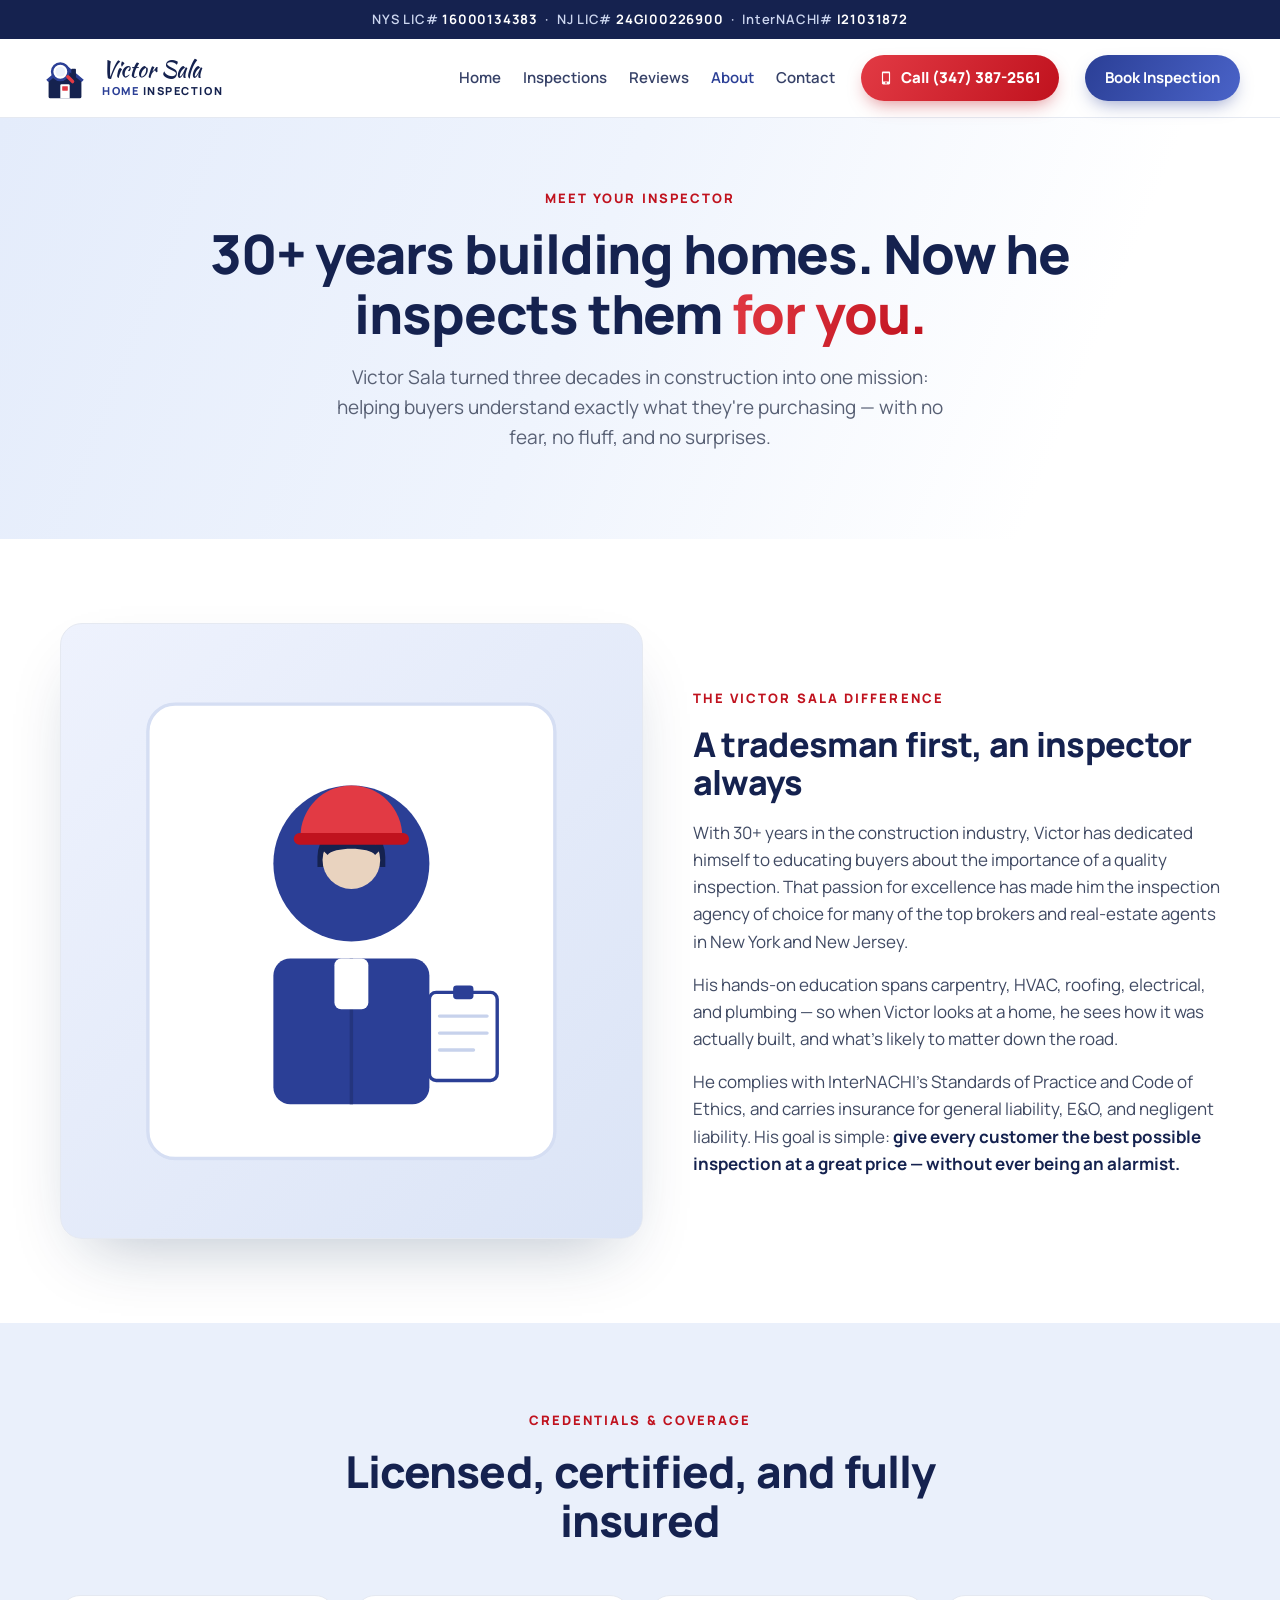
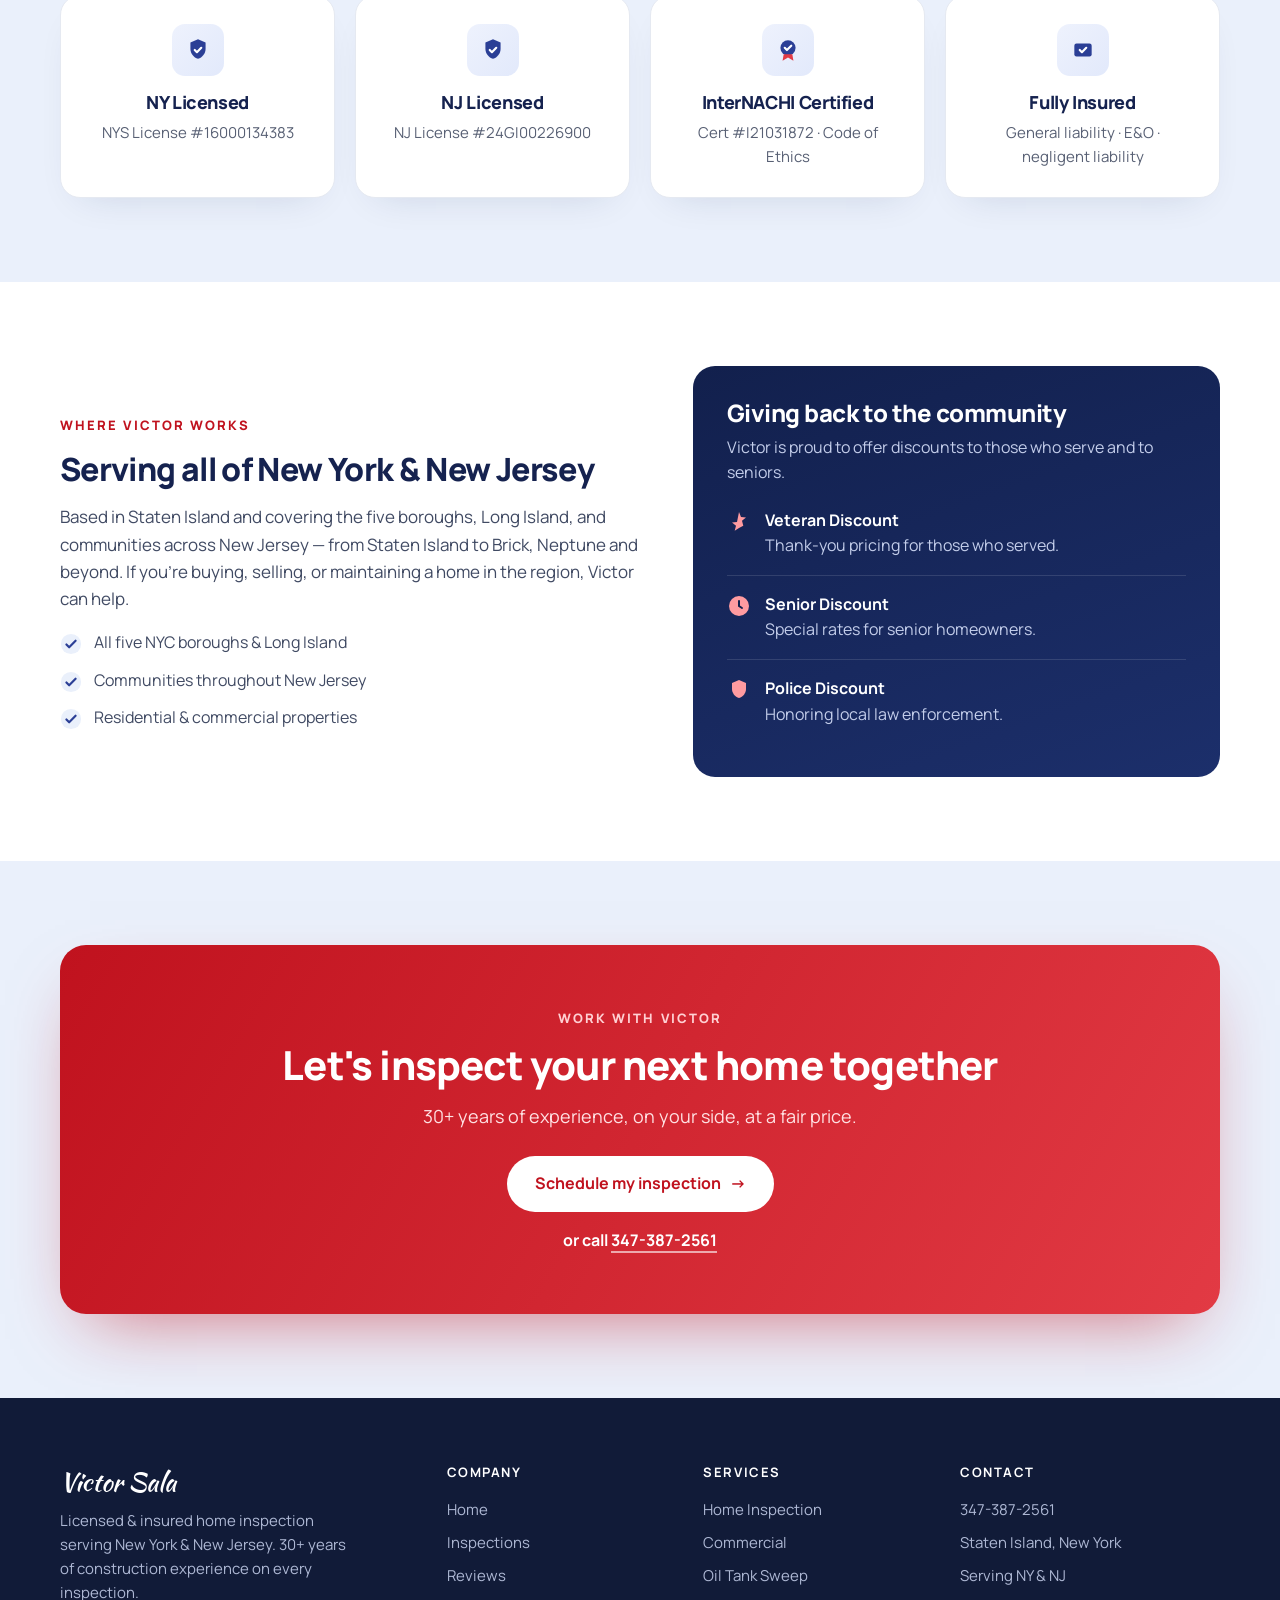
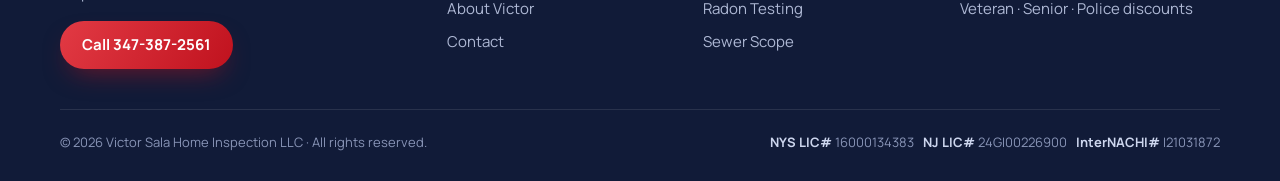
==== about.html @ 9c05edb8 "Add files via upload" ====
<!DOCTYPE html>
<html lang="en">
<head>
<meta charset="UTF-8">
<meta name="viewport" content="width=device-width, initial-scale=1.0">
<title>About Victor Sala — Licensed NY &amp; NJ Home Inspector</title>
<meta name="description" content="Victor Sala brings 30+ years of construction experience to every inspection. Licensed &amp; insured in New York and New Jersey, InterNACHI certified, and the inspector of choice for top brokers and agents.">
<link rel="preconnect" href="https://fonts.googleapis.com"><link rel="preconnect" href="https://fonts.gstatic.com" crossorigin>
<link href="https://fonts.googleapis.com/css2?family=Manrope:wght@400;500;600;700;800&family=Kaushan+Script&display=swap" rel="stylesheet">
<link rel="stylesheet" href="styles.css">
</head>
<body>

<div class="topbar">NYS LIC# <b>16000134383</b> &nbsp;·&nbsp; NJ LIC# <b>24GI00226900</b> &nbsp;·&nbsp; InterNACHI# <b>I21031872</b></div>
<header><nav class="nav">
  <a class="brand" href="index.html" aria-label="Victor Sala Home Inspection">
    <svg class="mark" viewBox="0 0 64 64" fill="none" role="img" aria-label="logo">
      <path d="M11 34.5 32 17l21 17.5V56a2 2 0 0 1-2 2H13a2 2 0 0 1-2-2V34.5Z" fill="#15224f"/>
      <path d="M32 14 8 34.2l2.6 3L32 19.4l21.4 17.8 2.6-3L32 14Z" fill="#2b3f96"/>
      <rect x="40" y="20" width="6" height="12" rx="1" fill="#15224f"/><rect x="26" y="40" width="12" height="18" rx="1.5" fill="#fff"/><rect x="28.4" y="42.4" width="7.2" height="6" rx=".6" fill="#e23a44"/>
      <circle cx="26" cy="24" r="10.5" fill="#fff" stroke="#2b3f96" stroke-width="3.2"/><circle cx="26" cy="24" r="6.2" fill="#eaf0fb"/>
      <rect x="32.5" y="30.5" width="4.4" height="13" rx="2.2" transform="rotate(-45 32.5 30.5)" fill="#e23a44"/>
    </svg>
    <span class="wm"><span class="script">Victor Sala</span><span class="sub"><span class="h">HOME</span> <span class="i">INSPECTION</span></span></span>
  </a>
  <div class="navlinks"><a href="index.html">Home</a><a href="inspections.html">Inspections</a><a href="reviews.html">Reviews</a><a href="about.html" class="active">About</a><a href="contact.html">Contact</a></div>
  <a class="callbtn" href="tel:13473872561"><svg width="14" height="14" viewBox="0 0 24 24" fill="currentColor"><path d="M17 1H7c-1.1 0-2 .9-2 2v18c0 1.1.9 2 2 2h10c1.1 0 2-.9 2-2V3c0-1.1-.9-2-2-2zm-5 21c-.83 0-1.5-.67-1.5-1.5S11.17 19 12 19s1.5.67 1.5 1.5S12.83 22 12 22zm5-4H7V4h10v14z"/></svg> Call (347) 387-2561</a>
  <a class="book" href="contact.html">Book Inspection</a>
</nav></header>

<section class="page-hero">
  <span class="eyebrow">Meet Your Inspector</span>
  <h1>30+ years building homes. Now he inspects them <span class="gold">for you.</span></h1>
  <p>Victor Sala turned three decades in construction into one mission: helping buyers understand exactly what they're purchasing — with no fear, no fluff, and no surprises.</p>
</section>

<section class="sec"><div class="wrap">
  <div class="split-hero">
    <div class="art" style="background:linear-gradient(135deg,#eef2fd,#dbe4f6);display:flex;align-items:center;justify-content:center;padding:36px">
      <svg viewBox="0 0 300 320" width="100%" role="img" aria-label="Victor Sala, home inspector">
        <rect x="30" y="26" width="240" height="268" rx="16" fill="#fff" stroke="#d5def3" stroke-width="2"/>
        <!-- inspector figure -->
        <circle cx="150" cy="120" r="46" fill="#2b3f96"/>
        <path d="M150 96a20 20 0 0 1 20 20v6h-40v-6a20 20 0 0 1 20-20Z" fill="#15224f"/>
        <circle cx="150" cy="118" r="17" fill="#e9d3bf"/>
        <path d="M133 112c2-9 32-9 34 0l-3 3c-3-5-25-5-28 0l-3-3Z" fill="#15224f"/>
        <rect x="104" y="176" width="92" height="86" rx="10" fill="#2b3f96"/>
        <path d="M150 176v86" stroke="#24357e" stroke-width="2"/>
        <rect x="140" y="176" width="20" height="30" rx="4" fill="#fff"/>
        <!-- hard hat accent -->
        <path d="M120 104a30 30 0 0 1 60 0Z" fill="#e23a44"/>
        <rect x="116" y="102" width="68" height="7" rx="3.5" fill="#c0121e"/>
        <!-- clipboard -->
        <rect x="196" y="196" width="40" height="52" rx="4" fill="#fff" stroke="#2b3f96" stroke-width="2"/>
        <rect x="210" y="192" width="12" height="8" rx="2" fill="#2b3f96"/>
        <path d="M202 210h28M202 220h28M202 230h20" stroke="#c7d2ec" stroke-width="2" stroke-linecap="round"/>
      </svg>
    </div>
    <div>
      <span class="eyebrow">The Victor Sala Difference</span>
      <h2 style="font-size:34px;margin:14px 0 18px">A tradesman first, an inspector always</h2>
      <p style="font-size:17px;margin-bottom:16px;color:#404a63">With 30+ years in the construction industry, Victor has dedicated himself to educating buyers about the importance of a quality inspection. That passion for excellence has made him the inspection agency of choice for many of the top brokers and real-estate agents in New York and New Jersey.</p>
      <p style="font-size:17px;margin-bottom:16px;color:#404a63">His hands-on education spans carpentry, HVAC, roofing, electrical, and plumbing — so when Victor looks at a home, he sees how it was actually built, and what's likely to matter down the road.</p>
      <p style="font-size:17px;color:#404a63">He complies with InterNACHI's Standards of Practice and Code of Ethics, and carries insurance for general liability, E&amp;O, and negligent liability. His goal is simple: <b style="color:var(--navy)">give every customer the best possible inspection at a great price — without ever being an alarmist.</b></p>
    </div>
  </div>
</div></section>

<!-- CREDENTIALS -->
<section class="sec band"><div class="wrap">
  <div class="sec-head"><span class="eyebrow">Credentials &amp; Coverage</span><h2>Licensed, certified, and fully insured</h2></div>
  <div class="grid4">
    <div class="card" style="text-align:center"><div class="ico" style="margin:0 auto 16px"><svg width="26" height="26" viewBox="0 0 24 24" fill="none"><path d="M12 2l7 3v6c0 4-3 8-7 9-4-1-7-5-7-9V5l7-3Z" fill="#2b3f96"/><path d="M9 12l2 2 4-4" stroke="#fff" stroke-width="2" fill="none" stroke-linecap="round" stroke-linejoin="round"/></svg></div><h4>NY Licensed</h4><p>NYS License #16000134383</p></div>
    <div class="card" style="text-align:center"><div class="ico" style="margin:0 auto 16px"><svg width="26" height="26" viewBox="0 0 24 24" fill="none"><path d="M12 2l7 3v6c0 4-3 8-7 9-4-1-7-5-7-9V5l7-3Z" fill="#2b3f96"/><path d="M9 12l2 2 4-4" stroke="#fff" stroke-width="2" fill="none" stroke-linecap="round" stroke-linejoin="round"/></svg></div><h4>NJ Licensed</h4><p>NJ License #24GI00226900</p></div>
    <div class="card" style="text-align:center"><div class="ico" style="margin:0 auto 16px"><svg width="26" height="26" viewBox="0 0 24 24" fill="none"><circle cx="12" cy="10" r="7" fill="#2b3f96"/><path d="M9 10l2 2 4-4" stroke="#fff" stroke-width="2" fill="none" stroke-linecap="round" stroke-linejoin="round"/><path d="M8 16l-1 6 5-3 5 3-1-6" fill="#e23a44"/></svg></div><h4>InterNACHI Certified</h4><p>Cert #I21031872 · Code of Ethics</p></div>
    <div class="card" style="text-align:center"><div class="ico" style="margin:0 auto 16px"><svg width="26" height="26" viewBox="0 0 24 24" fill="none"><rect x="4" y="6" width="16" height="12" rx="2" fill="#2b3f96"/><path d="M9 12l2 2 4-4" stroke="#fff" stroke-width="2" fill="none" stroke-linecap="round" stroke-linejoin="round"/></svg></div><h4>Fully Insured</h4><p>General liability · E&amp;O · negligent liability</p></div>
  </div>
</div></section>

<!-- SERVICE AREA + DISCOUNTS -->
<section class="sec"><div class="wrap">
  <div class="split-hero">
    <div>
      <span class="eyebrow">Where Victor Works</span>
      <h2 style="font-size:32px;margin:14px 0 16px">Serving all of New York &amp; New Jersey</h2>
      <p style="font-size:17px;margin-bottom:18px;color:#404a63">Based in Staten Island and covering the five boroughs, Long Island, and communities across New Jersey — from Staten Island to Brick, Neptune and beyond. If you're buying, selling, or maintaining a home in the region, Victor can help.</p>
      <ul class="checklist">
        <li><svg width="22" height="22" viewBox="0 0 24 24" fill="none"><circle cx="12" cy="12" r="11" fill="#eaf0fb"/><path d="M7 12.5l3 3L17 8.5" stroke="#2b3f96" stroke-width="2.4" stroke-linecap="round" stroke-linejoin="round"/></svg> All five NYC boroughs &amp; Long Island</li>
        <li><svg width="22" height="22" viewBox="0 0 24 24" fill="none"><circle cx="12" cy="12" r="11" fill="#eaf0fb"/><path d="M7 12.5l3 3L17 8.5" stroke="#2b3f96" stroke-width="2.4" stroke-linecap="round" stroke-linejoin="round"/></svg> Communities throughout New Jersey</li>
        <li><svg width="22" height="22" viewBox="0 0 24 24" fill="none"><circle cx="12" cy="12" r="11" fill="#eaf0fb"/><path d="M7 12.5l3 3L17 8.5" stroke="#2b3f96" stroke-width="2.4" stroke-linecap="round" stroke-linejoin="round"/></svg> Residential &amp; commercial properties</li>
      </ul>
    </div>
    <div class="infocard">
      <h3 style="font-size:24px">Giving back to the community</h3>
      <p style="margin:8px 0 6px">Victor is proud to offer discounts to those who serve and to seniors.</p>
      <div class="row"><svg width="24" height="24" viewBox="0 0 24 24" fill="none"><path d="M12 2l2 5 5 .4-4 3.4 1.3 5L12 18l-4.3 2.8L9 15.8l-4-3.4 5-.4z" fill="#ff9ba0"/></svg><div><b>Veteran Discount</b>Thank-you pricing for those who served.</div></div>
      <div class="row"><svg width="24" height="24" viewBox="0 0 24 24" fill="none"><circle cx="12" cy="12" r="10" fill="#ff9ba0"/><path d="M12 7v5l3 2" stroke="#12204d" stroke-width="2" fill="none" stroke-linecap="round"/></svg><div><b>Senior Discount</b>Special rates for senior homeowners.</div></div>
      <div class="row"><svg width="24" height="24" viewBox="0 0 24 24" fill="none"><path d="M12 2l7 3v6c0 4-3 8-7 9-4-1-7-5-7-9V5z" fill="#ff9ba0"/></svg><div><b>Police Discount</b>Honoring local law enforcement.</div></div>
    </div>
  </div>
</div></section>

<section class="sec band"><div class="wrap"><div class="cta">
  <span class="eyebrow">Work With Victor</span>
  <h2>Let's inspect your next home together</h2>
  <p>30+ years of experience, on your side, at a fair price.</p>
  <a class="btn btn-white" href="contact.html">Schedule my inspection <span>&rarr;</span></a>
  <div class="orcall">or call <a href="tel:13473872561">347-387-2561</a></div>
</div></div></section>

<footer><div class="wrap">
  <div class="fgrid">
    <div class="fbrand"><div class="script">Victor Sala</div><p>Licensed &amp; insured home inspection serving New York &amp; New Jersey. 30+ years of construction experience on every inspection.</p><a class="btn btn-red" href="tel:13473872561" style="font-size:15px;padding:12px 22px">Call 347-387-2561</a></div>
    <div><h5>Company</h5><ul><li><a href="index.html">Home</a></li><li><a href="inspections.html">Inspections</a></li><li><a href="reviews.html">Reviews</a></li><li><a href="about.html">About Victor</a></li><li><a href="contact.html">Contact</a></li></ul></div>
    <div><h5>Services</h5><ul><li><a href="inspections.html">Home Inspection</a></li><li><a href="inspections.html">Commercial</a></li><li><a href="inspections.html">Oil Tank Sweep</a></li><li><a href="inspections.html">Radon Testing</a></li><li><a href="inspections.html">Sewer Scope</a></li></ul></div>
    <div><h5>Contact</h5><ul><li><a href="tel:13473872561">347-387-2561</a></li><li>Staten Island, New York</li><li>Serving NY &amp; NJ</li><li>Veteran · Senior · Police discounts</li></ul></div>
  </div>
  <div class="fcred"><span>© 2026 Victor Sala Home Inspection LLC · All rights reserved.</span><span><b>NYS LIC#</b> 16000134383 &nbsp; <b>NJ LIC#</b> 24GI00226900 &nbsp; <b>InterNACHI#</b> I21031872</span></div>
</div></footer>

<div class="mobilecall"><a class="call" href="tel:13473872561">&#9742; Call Now</a><a class="bk" href="contact.html">Book Free</a></div>
</body>
</html>
---- styles.css ----
/* Victor Sala Home Inspection — shared stylesheet (inner pages) */
:root{
  --navy:#15224f;--blue:#2b3f96;--blue2:#4a63c8;--red1:#e23a44;--red2:#c0121e;
  --grey:#586074;--bg:#eaf0fb;--line:#e5e9f1;--ink:#111b38;
}
*{box-sizing:border-box;margin:0;padding:0}
html{scroll-behavior:smooth}
body{font-family:'Manrope',system-ui,sans-serif;color:var(--grey);background:#fff;line-height:1.6;-webkit-font-smoothing:antialiased}
h1,h2,h3,h4{color:var(--navy);letter-spacing:-.02em;line-height:1.12;font-weight:800}
a{text-decoration:none;color:inherit}
img,svg{max-width:100%;display:block}
.wrap{max-width:1240px;margin:0 auto;padding:0 40px}
.gold{background:linear-gradient(120deg,var(--red1),var(--red2));-webkit-background-clip:text;background-clip:text;-webkit-text-fill-color:transparent}
.blueg{background:linear-gradient(120deg,var(--blue),var(--blue2));-webkit-background-clip:text;background-clip:text;-webkit-text-fill-color:transparent}
.btn{display:inline-flex;align-items:center;gap:9px;font-weight:700;font-size:16px;border-radius:999px;padding:15px 28px;transition:.2s;cursor:pointer;border:0}
.btn span{transition:.2s}.btn:hover span{transform:translateX(3px)}
.btn-blue{background:linear-gradient(120deg,var(--blue),var(--blue2));color:#fff;box-shadow:0 12px 26px -10px rgba(43,63,150,.6)}
.btn-red{background:linear-gradient(120deg,var(--red1),var(--red2));color:#fff;box-shadow:0 12px 26px -10px rgba(192,18,30,.55)}
.btn:hover{transform:translateY(-2px)}
.btn-ghost{background:#fff;color:var(--navy);border:1.5px solid var(--line);box-shadow:0 8px 20px -12px rgba(13,40,80,.15)}
.btn-white{background:#fff;color:var(--red2)}
.link{display:inline-flex;align-items:center;gap:7px;font-weight:700;color:var(--blue)}.link:hover{gap:11px}
.eyebrow{text-transform:uppercase;letter-spacing:.16em;font-size:13px;font-weight:800;color:var(--red2)}
.sec{padding:84px 0}
.sec-head{text-align:center;max-width:730px;margin:0 auto 50px}
.sec-head h2{font-size:clamp(30px,4vw,44px);margin:14px 0 16px}
.sec-head p{font-size:18px}
.band{background:var(--bg)}

/* topbar / header */
.topbar{background:var(--navy);color:#cdd7f0;text-align:center;font-size:13px;font-weight:600;letter-spacing:.06em;padding:9px 16px}
.topbar b{color:#fff}
header{position:sticky;top:0;z-index:50;background:rgba(255,255,255,.92);backdrop-filter:blur(10px);border-bottom:1px solid var(--line)}
.nav{display:flex;align-items:center;gap:26px;padding:14px 40px;max-width:1320px;margin:0 auto}
.brand{display:flex;align-items:center;gap:12px;margin-right:auto}
.brand .mark{width:50px;height:50px;flex:0 0 auto}
.brand .wm{line-height:1}
.brand .wm .script{font-family:'Kaushan Script',cursive;font-size:22px;color:var(--navy);display:block;margin-bottom:1px}
.brand .wm .sub{font-size:11px;font-weight:800;letter-spacing:.14em}
.brand .wm .sub .h{color:var(--blue)}.brand .wm .sub .i{color:var(--navy)}
.navlinks{display:flex;gap:22px;align-items:center}
.navlinks a{font-weight:600;font-size:15px;color:var(--navy);opacity:.86}
.navlinks a:hover,.navlinks a.active{opacity:1;color:var(--blue)}
.callbtn{display:inline-flex;align-items:center;gap:8px;font-weight:800;font-size:15px;white-space:nowrap;background:linear-gradient(120deg,var(--red1),var(--red2));color:#fff;border-radius:999px;padding:11px 18px;box-shadow:0 8px 18px -6px rgba(192,18,30,.5);transition:.2s}
.callbtn:hover{transform:translateY(-1px)}
.book{display:inline-flex;align-items:center;font-weight:700;font-size:15px;background:linear-gradient(120deg,var(--blue),var(--blue2));color:#fff;border-radius:999px;padding:11px 20px;box-shadow:0 8px 18px -6px rgba(43,63,150,.5)}
.book:hover{transform:translateY(-1px)}

/* page hero (centered) */
.page-hero{background:linear-gradient(112deg,#e4ecfb 0%,#eff4fd 45%,#fff 82%);padding:70px 0 60px;text-align:center}
.page-hero .eyebrow{display:block;margin-bottom:14px}
.page-hero h1{font-size:clamp(34px,5vw,54px);margin:0 auto 18px;max-width:900px}
.page-hero p{font-size:19px;max-width:640px;margin:0 auto 26px}
.page-hero .cta-row{display:flex;gap:14px;justify-content:center;flex-wrap:wrap}

/* split hero */
.split-hero{display:grid;grid-template-columns:1.05fr .95fr;gap:50px;align-items:center}
.split-hero .art{background:#fff;border:1px solid var(--line);border-radius:22px;box-shadow:0 30px 66px -28px rgba(13,40,80,.3);overflow:hidden}
.split-hero .art img{width:100%;height:100%;object-fit:cover}

/* story */
.story{max-width:820px;margin:0 auto;text-align:center}
.story p{font-size:18px;margin-bottom:20px;color:#404a63}
.story .lead{font-size:21px;color:var(--navy);font-weight:600}

/* cards */
.grid3{display:grid;grid-template-columns:repeat(3,1fr);gap:26px}
.grid2{display:grid;grid-template-columns:1fr 1fr;gap:30px}
.grid4{display:grid;grid-template-columns:repeat(4,1fr);gap:20px}
.card{background:#fff;border:1px solid var(--line);border-radius:20px;padding:28px 26px;box-shadow:0 16px 38px -22px rgba(13,40,80,.16);transition:.22s}
.card:hover{transform:translateY(-4px);box-shadow:0 26px 50px -24px rgba(13,40,80,.24);border-color:#d5def3}
.card .ico{width:52px;height:52px;border-radius:13px;background:linear-gradient(135deg,#eef2fd,#e2e9fb);display:flex;align-items:center;justify-content:center;margin-bottom:16px}
.card h3{font-size:20px;margin-bottom:9px}
.card h4{font-size:18px;margin-bottom:8px}
.card p{font-size:15px}
.card.red .ico{background:linear-gradient(135deg,#fbe7e8,#f6d5d7)}

/* feature row */
.feat-row{display:grid;grid-template-columns:repeat(4,1fr);gap:30px}
.feat .bar{width:44px;height:5px;border-radius:4px;background:linear-gradient(90deg,var(--red1),var(--red2));margin-bottom:18px}
.feat h4{font-size:19px;margin-bottom:9px}.feat p{font-size:15px}

/* checklist */
.checklist{list-style:none;display:grid;gap:12px}
.checklist li{display:flex;gap:12px;align-items:flex-start;font-size:16px;color:#404a63}
.checklist li svg{flex:0 0 auto;margin-top:3px}

/* stats bar */
.stats{background:var(--navy);color:#fff}
.stats .wrap{display:grid;grid-template-columns:repeat(4,1fr);gap:12px;padding:34px 40px}
.stat{text-align:center;padding:8px 10px;border-right:1px solid rgba(255,255,255,.13)}
.stat:last-child{border-right:0}
.stat b{display:block;font-size:30px;font-weight:800;color:#fff;line-height:1.05}
.stat b em{font-style:normal;background:linear-gradient(120deg,#ff8a90,#ffd4d6);-webkit-background-clip:text;background-clip:text;-webkit-text-fill-color:transparent}
.stat span{font-size:13.5px;color:#b9c4e4;font-weight:600}

/* reviews */
.revgrid{display:grid;grid-template-columns:repeat(3,1fr);gap:26px}
.review{background:#fff;border:1px solid var(--line);border-radius:20px;padding:28px 26px;box-shadow:0 18px 40px -24px rgba(13,40,80,.18);display:flex;flex-direction:column}
.stars{display:flex;gap:3px;margin-bottom:14px}
.review p{color:#404a63;font-size:15.5px;margin-bottom:18px;flex:1}
.review .who{display:flex;align-items:center;gap:12px}
.review .av{width:42px;height:42px;border-radius:50%;background:linear-gradient(135deg,var(--blue),var(--blue2));color:#fff;display:flex;align-items:center;justify-content:center;font-weight:800;font-size:17px;flex:0 0 auto}
.review .nm{font-weight:800;color:var(--navy);font-size:15px;line-height:1.2}
.review .dt{font-size:12.5px;color:var(--grey)}
.gscore{display:inline-flex;align-items:center;gap:14px;background:#fff;border:1px solid var(--line);border-radius:16px;padding:14px 22px;box-shadow:0 14px 34px -20px rgba(13,40,80,.2)}
.gscore .n{font-size:34px;font-weight:800;color:var(--navy);line-height:1}
.gscore small{font-size:13px;color:var(--grey);font-weight:600}

/* contact */
.contact-grid{display:grid;grid-template-columns:1.05fr .95fr;gap:44px;align-items:start}
.form{background:#fff;border:1px solid var(--line);border-radius:22px;padding:34px;box-shadow:0 24px 54px -26px rgba(13,40,80,.2)}
.field{margin-bottom:16px}
.field label{display:block;font-weight:700;font-size:14px;color:var(--navy);margin-bottom:7px}
.field input,.field select,.field textarea{width:100%;border:1.5px solid var(--line);border-radius:12px;padding:13px 15px;font-family:inherit;font-size:15px;color:var(--navy);background:#fbfcfe;transition:.18s}
.field input:focus,.field select:focus,.field textarea:focus{outline:none;border-color:var(--blue);background:#fff;box-shadow:0 0 0 4px rgba(43,63,150,.1)}
.field textarea{min-height:120px;resize:vertical}
.row2{display:grid;grid-template-columns:1fr 1fr;gap:16px}
.form .btn{width:100%;justify-content:center;margin-top:6px}
.infocard{background:linear-gradient(160deg,#12204d,#1c2f6b);color:#c3cdea;border-radius:22px;padding:34px}
.infocard h3{color:#fff;margin-bottom:8px}
.infocard .row{display:flex;gap:14px;align-items:flex-start;padding:16px 0;border-bottom:1px solid rgba(255,255,255,.12)}
.infocard .row:last-child{border-bottom:0}
.infocard .row svg{flex:0 0 auto;margin-top:2px}
.infocard .row b{color:#fff;display:block;font-size:16px}
.infocard a{color:#fff}

/* trends */
.trends{background:linear-gradient(160deg,#12204d,#1c2f6b)}
.trends .sec-head h2{color:#fff}.trends .sec-head p{color:#c3cdea}.trends .eyebrow{color:#ff9ba0}
.tgrid{display:grid;grid-template-columns:repeat(3,1fr);gap:24px}
.tcard{background:rgba(255,255,255,.055);border:1px solid rgba(255,255,255,.12);border-radius:18px;padding:28px 26px}
.tcard .tnum{font-size:13px;font-weight:800;letter-spacing:.12em;color:#ff9ba0;margin-bottom:12px}
.tcard h4{color:#fff;font-size:20px;margin-bottom:10px}.tcard p{color:#c3cdea;font-size:15px}

/* CTA */
.cta{background:linear-gradient(120deg,var(--red2),var(--red1));color:#fff;border-radius:26px;padding:60px;text-align:center;box-shadow:0 30px 70px -30px rgba(192,18,30,.6)}
.cta h2{color:#fff;font-size:clamp(28px,3.6vw,40px);margin:12px 0 14px}
.cta p{color:#ffe1e3;font-size:18px;margin-bottom:26px}.cta .eyebrow{color:#ffd0d3}
.cta .orcall{margin-top:16px;font-weight:700;color:#fff}
.cta .orcall a{border-bottom:2px solid rgba(255,255,255,.6)}

/* footer */
footer{background:var(--ink);color:#aeb8d4;padding:64px 0 28px;font-size:15px}
.fgrid{display:grid;grid-template-columns:1.6fr 1fr 1fr 1.2fr;gap:40px;margin-bottom:40px}
footer h5{color:#fff;font-size:13px;letter-spacing:.12em;text-transform:uppercase;margin-bottom:16px}
footer a{color:#aeb8d4}footer a:hover{color:#fff}
footer li{list-style:none;margin-bottom:9px}
.fbrand .script{font-family:'Kaushan Script',cursive;font-size:26px;color:#fff;margin-bottom:6px}
.fbrand p{max-width:300px;margin-bottom:16px}
.fcred{border-top:1px solid rgba(255,255,255,.1);padding-top:22px;display:flex;justify-content:space-between;gap:20px;flex-wrap:wrap;font-size:13px;color:#8894b6}
.fcred b{color:#cdd6ee;font-weight:700}

/* mobile call bar */
.mobilecall{display:none}
@media(max-width:900px){
  .wrap{padding:0 22px}.nav{padding:12px 22px;gap:14px}
  .navlinks,.book{display:none}
  .split-hero,.contact-grid{grid-template-columns:1fr;gap:34px}
  .grid3,.grid2,.grid4,.feat-row,.tgrid,.revgrid,.row2{grid-template-columns:1fr}
  .stats .wrap{grid-template-columns:1fr 1fr;gap:20px 12px}.stat:nth-child(2){border-right:0}
  .fgrid{grid-template-columns:1fr 1fr;gap:28px}
  .sec{padding:56px 0}.cta{padding:40px 26px}.page-hero{padding:48px 0 44px}
  .callbtn{padding:9px 14px;font-size:14px}
  .mobilecall{display:flex;position:fixed;left:0;right:0;bottom:0;z-index:80;box-shadow:0 -4px 16px rgba(0,0,0,.14)}
  .mobilecall a{flex:1;display:flex;align-items:center;justify-content:center;gap:8px;padding:15px;font-weight:800;font-size:16px}
  .mobilecall .call{background:linear-gradient(120deg,var(--red1),var(--red2));color:#fff}
  .mobilecall .bk{background:linear-gradient(120deg,var(--blue),var(--blue2));color:#fff}
  body{padding-bottom:56px}
}
@media(max-width:560px){.fgrid{grid-template-columns:1fr}.grid4{grid-template-columns:1fr}}
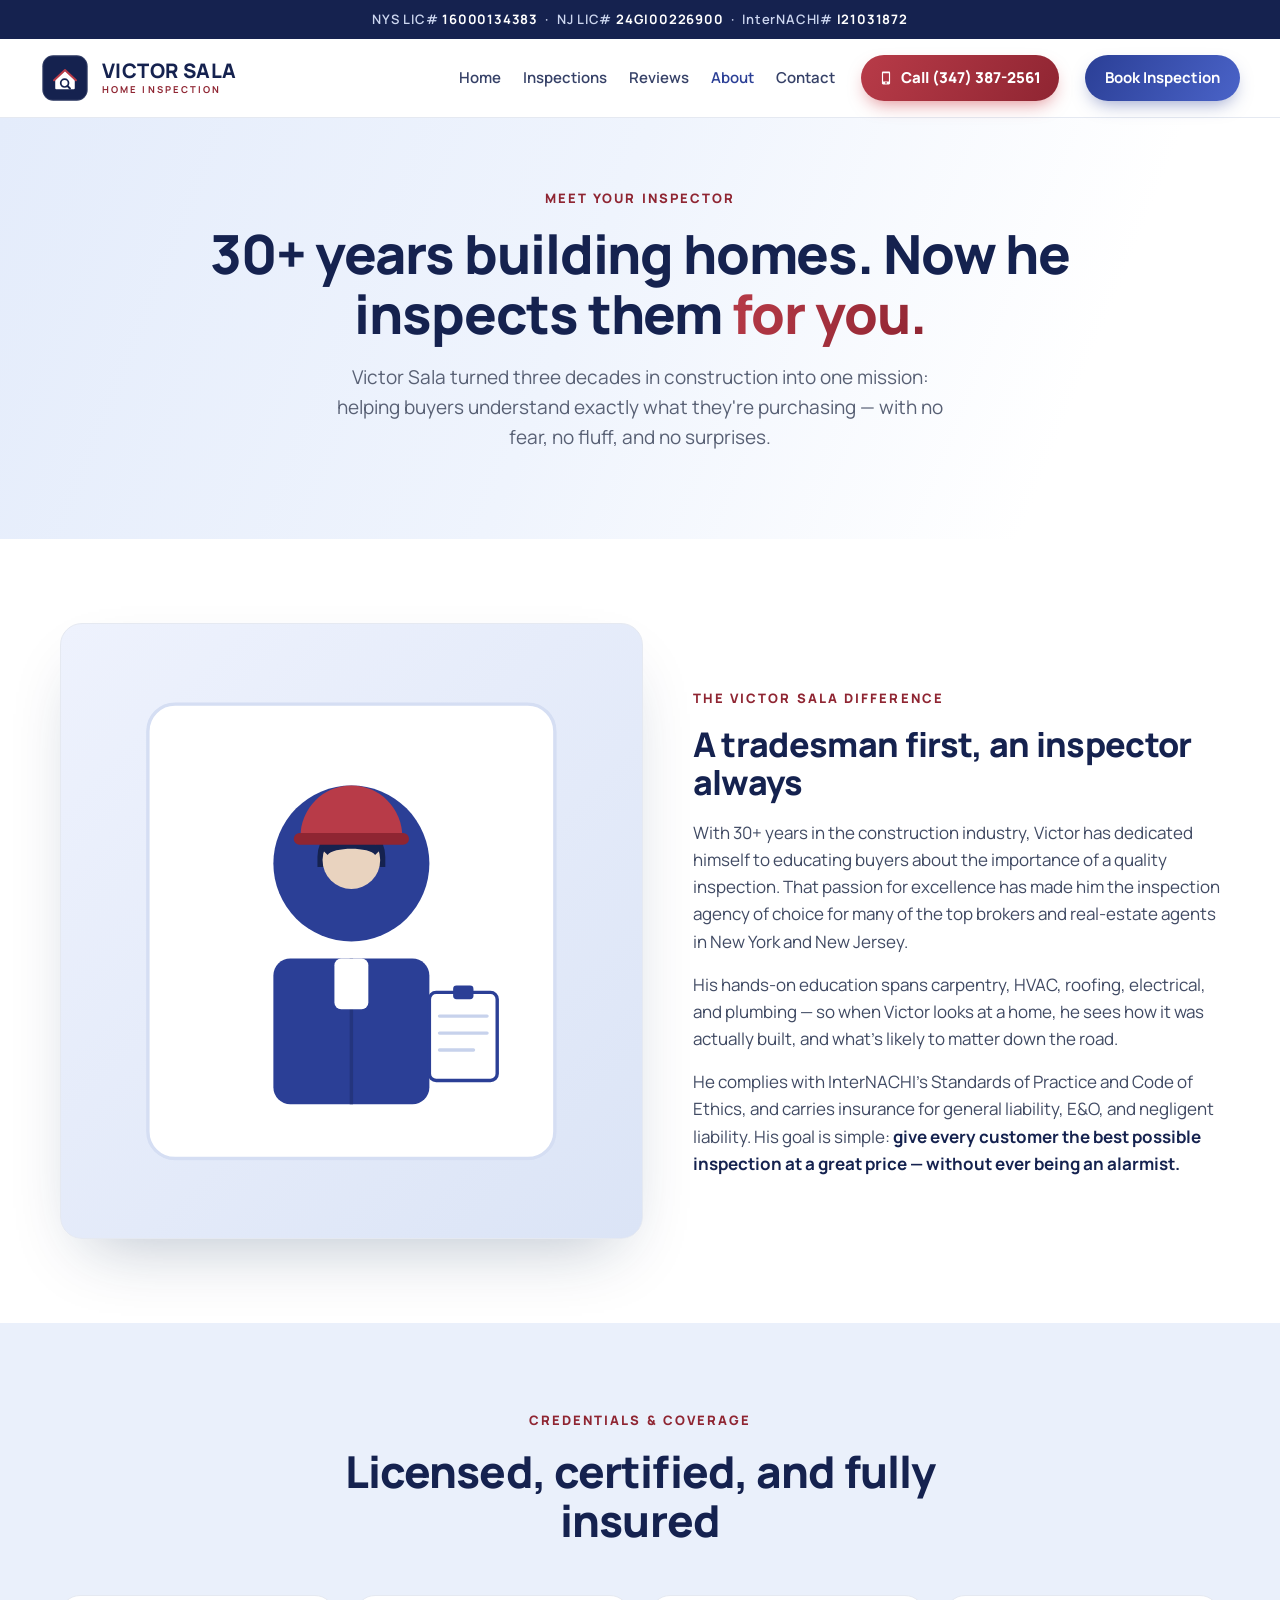
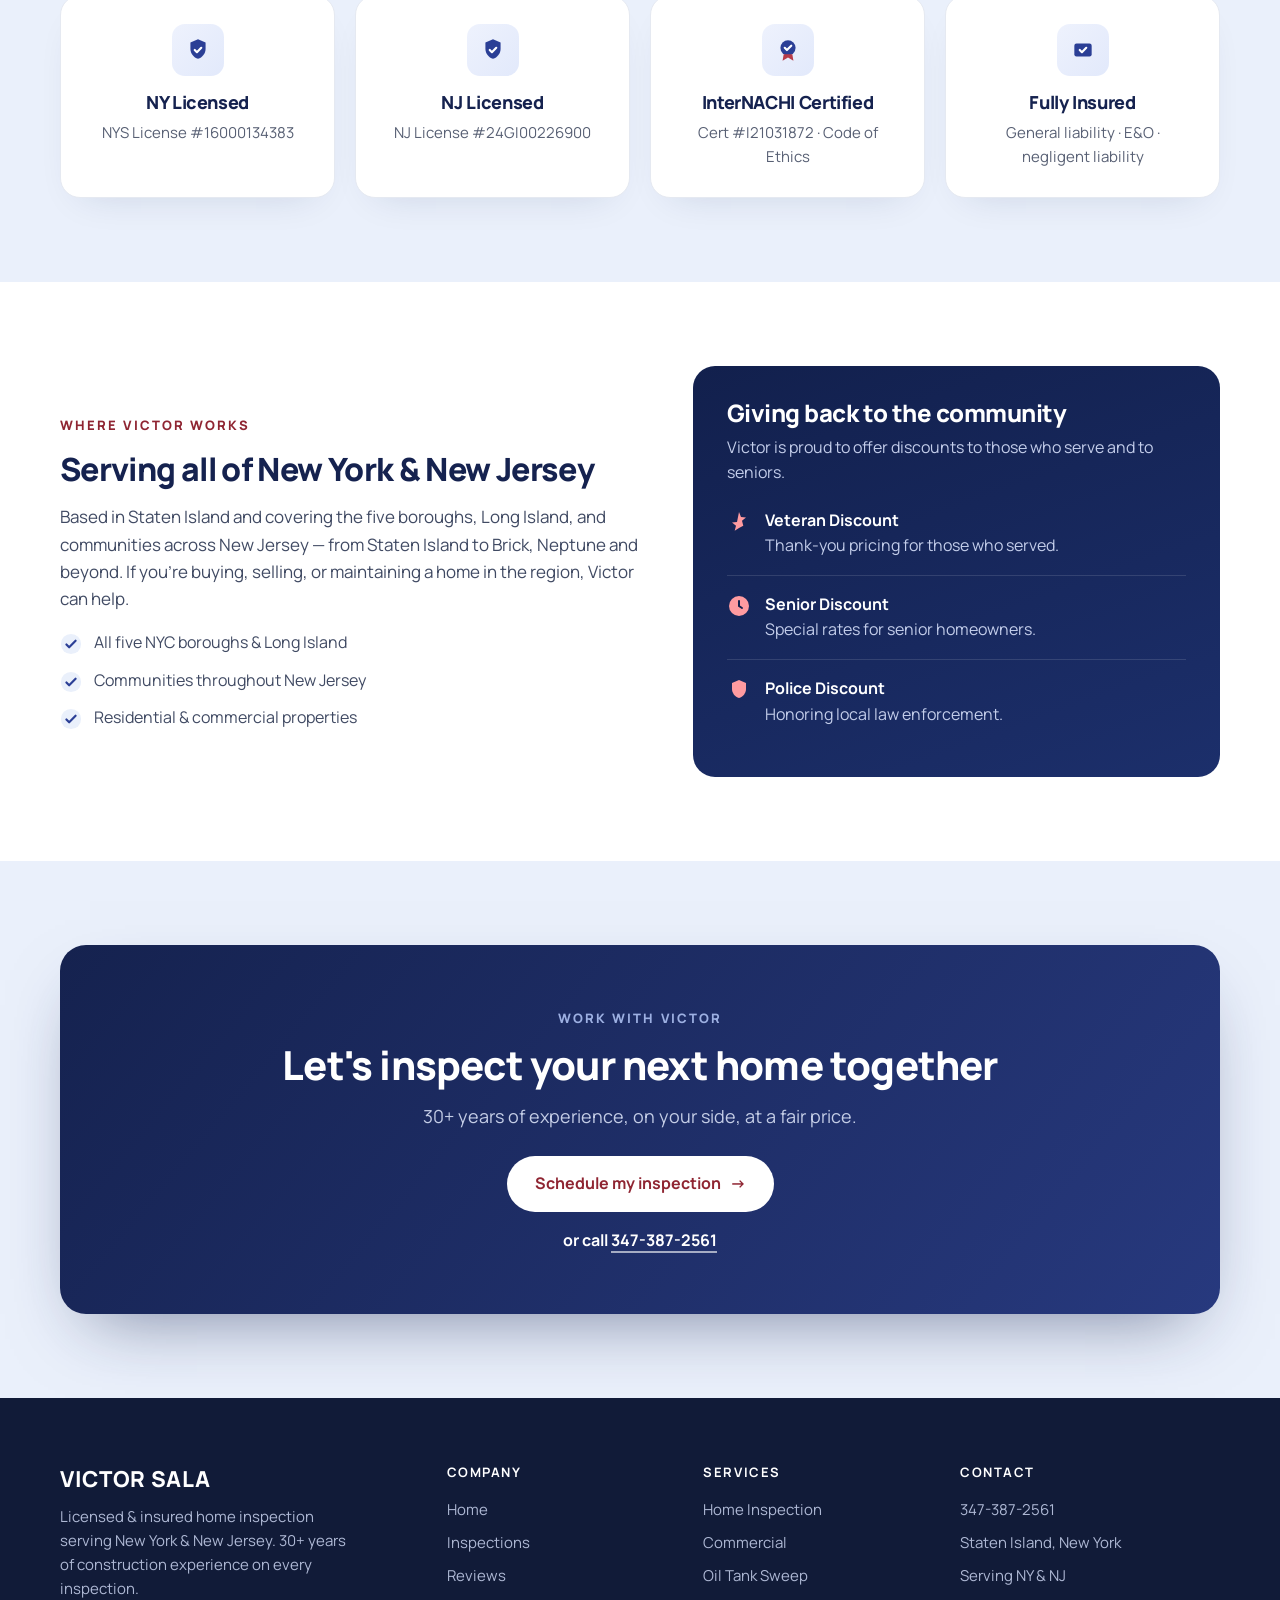
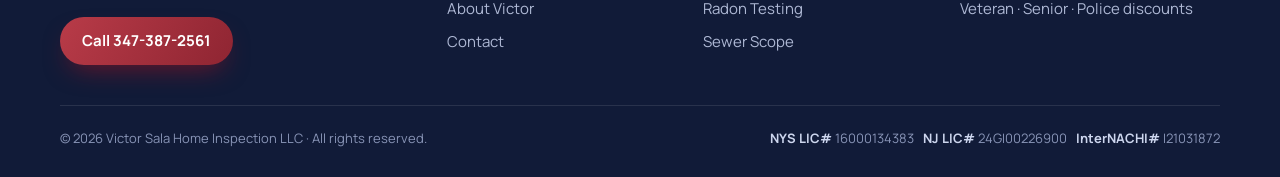
==== commit 4c8d0de8: "Add files via upload" ====
--- a/about.html
+++ b/about.html
@@ -6,23 +6,14 @@
 <title>About Victor Sala — Licensed NY &amp; NJ Home Inspector</title>
 <meta name="description" content="Victor Sala brings 30+ years of construction experience to every inspection. Licensed &amp; insured in New York and New Jersey, InterNACHI certified, and the inspector of choice for top brokers and agents.">
 <link rel="preconnect" href="https://fonts.googleapis.com"><link rel="preconnect" href="https://fonts.gstatic.com" crossorigin>
-<link href="https://fonts.googleapis.com/css2?family=Manrope:wght@400;500;600;700;800&family=Kaushan+Script&display=swap" rel="stylesheet">
+<link href="https://fonts.googleapis.com/css2?family=Manrope:wght@400;500;600;700;800&display=swap" rel="stylesheet">
 <link rel="stylesheet" href="styles.css">
 </head>
 <body>
 
 <div class="topbar">NYS LIC# <b>16000134383</b> &nbsp;·&nbsp; NJ LIC# <b>24GI00226900</b> &nbsp;·&nbsp; InterNACHI# <b>I21031872</b></div>
 <header><nav class="nav">
-  <a class="brand" href="index.html" aria-label="Victor Sala Home Inspection">
-    <svg class="mark" viewBox="0 0 64 64" fill="none" role="img" aria-label="logo">
-      <path d="M11 34.5 32 17l21 17.5V56a2 2 0 0 1-2 2H13a2 2 0 0 1-2-2V34.5Z" fill="#15224f"/>
-      <path d="M32 14 8 34.2l2.6 3L32 19.4l21.4 17.8 2.6-3L32 14Z" fill="#2b3f96"/>
-      <rect x="40" y="20" width="6" height="12" rx="1" fill="#15224f"/><rect x="26" y="40" width="12" height="18" rx="1.5" fill="#fff"/><rect x="28.4" y="42.4" width="7.2" height="6" rx=".6" fill="#e23a44"/>
-      <circle cx="26" cy="24" r="10.5" fill="#fff" stroke="#2b3f96" stroke-width="3.2"/><circle cx="26" cy="24" r="6.2" fill="#eaf0fb"/>
-      <rect x="32.5" y="30.5" width="4.4" height="13" rx="2.2" transform="rotate(-45 32.5 30.5)" fill="#e23a44"/>
-    </svg>
-    <span class="wm"><span class="script">Victor Sala</span><span class="sub"><span class="h">HOME</span> <span class="i">INSPECTION</span></span></span>
-  </a>
+  <a class="brand" href="index.html" aria-label="Victor Sala Home Inspection"><svg class="mark" viewBox="0 0 64 64" role="img" aria-label="Victor Sala Home Inspection logo"><rect x="3" y="3" width="58" height="58" rx="14" fill="#15224f"/><rect x="3.75" y="3.75" width="56.5" height="56.5" rx="12.5" fill="none" stroke="#fff" stroke-opacity=".16"/><path d="M19.5 34 32 22.6 44.5 34V45a1.3 1.3 0 0 1-1.3 1.3H20.8A1.3 1.3 0 0 1 19.5 45Z" fill="#fff"/><path d="M18 34.8 32 21.8 46 34.8" fill="none" stroke="#b83b48" stroke-width="2.6" stroke-linecap="round" stroke-linejoin="round"/><circle cx="31.5" cy="38.5" r="5" fill="none" stroke="#15224f" stroke-width="2.2"/><line x1="35.2" y1="42.2" x2="38.4" y2="45.4" stroke="#15224f" stroke-width="2.4" stroke-linecap="round"/></svg><span class="wm"><span class="nm">VICTOR SALA</span><span class="sub">HOME&nbsp;INSPECTION</span></span></a>
   <div class="navlinks"><a href="index.html">Home</a><a href="inspections.html">Inspections</a><a href="reviews.html">Reviews</a><a href="about.html" class="active">About</a><a href="contact.html">Contact</a></div>
   <a class="callbtn" href="tel:13473872561"><svg width="14" height="14" viewBox="0 0 24 24" fill="currentColor"><path d="M17 1H7c-1.1 0-2 .9-2 2v18c0 1.1.9 2 2 2h10c1.1 0 2-.9 2-2V3c0-1.1-.9-2-2-2zm-5 21c-.83 0-1.5-.67-1.5-1.5S11.17 19 12 19s1.5.67 1.5 1.5S12.83 22 12 22zm5-4H7V4h10v14z"/></svg> Call (347) 387-2561</a>
   <a class="book" href="contact.html">Book Inspection</a>
@@ -48,8 +39,8 @@
         <path d="M150 176v86" stroke="#24357e" stroke-width="2"/>
         <rect x="140" y="176" width="20" height="30" rx="4" fill="#fff"/>
         <!-- hard hat accent -->
-        <path d="M120 104a30 30 0 0 1 60 0Z" fill="#e23a44"/>
-        <rect x="116" y="102" width="68" height="7" rx="3.5" fill="#c0121e"/>
+        <path d="M120 104a30 30 0 0 1 60 0Z" fill="#b83b48"/>
+        <rect x="116" y="102" width="68" height="7" rx="3.5" fill="#8f2532"/>
         <!-- clipboard -->
         <rect x="196" y="196" width="40" height="52" rx="4" fill="#fff" stroke="#2b3f96" stroke-width="2"/>
         <rect x="210" y="192" width="12" height="8" rx="2" fill="#2b3f96"/>
@@ -72,7 +63,7 @@
   <div class="grid4">
     <div class="card" style="text-align:center"><div class="ico" style="margin:0 auto 16px"><svg width="26" height="26" viewBox="0 0 24 24" fill="none"><path d="M12 2l7 3v6c0 4-3 8-7 9-4-1-7-5-7-9V5l7-3Z" fill="#2b3f96"/><path d="M9 12l2 2 4-4" stroke="#fff" stroke-width="2" fill="none" stroke-linecap="round" stroke-linejoin="round"/></svg></div><h4>NY Licensed</h4><p>NYS License #16000134383</p></div>
     <div class="card" style="text-align:center"><div class="ico" style="margin:0 auto 16px"><svg width="26" height="26" viewBox="0 0 24 24" fill="none"><path d="M12 2l7 3v6c0 4-3 8-7 9-4-1-7-5-7-9V5l7-3Z" fill="#2b3f96"/><path d="M9 12l2 2 4-4" stroke="#fff" stroke-width="2" fill="none" stroke-linecap="round" stroke-linejoin="round"/></svg></div><h4>NJ Licensed</h4><p>NJ License #24GI00226900</p></div>
-    <div class="card" style="text-align:center"><div class="ico" style="margin:0 auto 16px"><svg width="26" height="26" viewBox="0 0 24 24" fill="none"><circle cx="12" cy="10" r="7" fill="#2b3f96"/><path d="M9 10l2 2 4-4" stroke="#fff" stroke-width="2" fill="none" stroke-linecap="round" stroke-linejoin="round"/><path d="M8 16l-1 6 5-3 5 3-1-6" fill="#e23a44"/></svg></div><h4>InterNACHI Certified</h4><p>Cert #I21031872 · Code of Ethics</p></div>
+    <div class="card" style="text-align:center"><div class="ico" style="margin:0 auto 16px"><svg width="26" height="26" viewBox="0 0 24 24" fill="none"><circle cx="12" cy="10" r="7" fill="#2b3f96"/><path d="M9 10l2 2 4-4" stroke="#fff" stroke-width="2" fill="none" stroke-linecap="round" stroke-linejoin="round"/><path d="M8 16l-1 6 5-3 5 3-1-6" fill="#b83b48"/></svg></div><h4>InterNACHI Certified</h4><p>Cert #I21031872 · Code of Ethics</p></div>
     <div class="card" style="text-align:center"><div class="ico" style="margin:0 auto 16px"><svg width="26" height="26" viewBox="0 0 24 24" fill="none"><rect x="4" y="6" width="16" height="12" rx="2" fill="#2b3f96"/><path d="M9 12l2 2 4-4" stroke="#fff" stroke-width="2" fill="none" stroke-linecap="round" stroke-linejoin="round"/></svg></div><h4>Fully Insured</h4><p>General liability · E&amp;O · negligent liability</p></div>
   </div>
 </div></section>
@@ -110,7 +101,7 @@
 
 <footer><div class="wrap">
   <div class="fgrid">
-    <div class="fbrand"><div class="script">Victor Sala</div><p>Licensed &amp; insured home inspection serving New York &amp; New Jersey. 30+ years of construction experience on every inspection.</p><a class="btn btn-red" href="tel:13473872561" style="font-size:15px;padding:12px 22px">Call 347-387-2561</a></div>
+    <div class="fbrand"><div class="fnm">VICTOR SALA</div><p>Licensed &amp; insured home inspection serving New York &amp; New Jersey. 30+ years of construction experience on every inspection.</p><a class="btn btn-red" href="tel:13473872561" style="font-size:15px;padding:12px 22px">Call 347-387-2561</a></div>
     <div><h5>Company</h5><ul><li><a href="index.html">Home</a></li><li><a href="inspections.html">Inspections</a></li><li><a href="reviews.html">Reviews</a></li><li><a href="about.html">About Victor</a></li><li><a href="contact.html">Contact</a></li></ul></div>
     <div><h5>Services</h5><ul><li><a href="inspections.html">Home Inspection</a></li><li><a href="inspections.html">Commercial</a></li><li><a href="inspections.html">Oil Tank Sweep</a></li><li><a href="inspections.html">Radon Testing</a></li><li><a href="inspections.html">Sewer Scope</a></li></ul></div>
     <div><h5>Contact</h5><ul><li><a href="tel:13473872561">347-387-2561</a></li><li>Staten Island, New York</li><li>Serving NY &amp; NJ</li><li>Veteran · Senior · Police discounts</li></ul></div>
--- a/styles.css
+++ b/styles.css
@@ -1,6 +1,6 @@
 /* Victor Sala Home Inspection — shared stylesheet (inner pages) */
 :root{
-  --navy:#15224f;--blue:#2b3f96;--blue2:#4a63c8;--red1:#e23a44;--red2:#c0121e;
+  --navy:#15224f;--blue:#2b3f96;--blue2:#4a63c8;--red1:#b83b48;--red2:#8f2532;
   --grey:#586074;--bg:#eaf0fb;--line:#e5e9f1;--ink:#111b38;
 }
 *{box-sizing:border-box;margin:0;padding:0}
@@ -35,8 +35,8 @@
 .brand{display:flex;align-items:center;gap:12px;margin-right:auto}
 .brand .mark{width:50px;height:50px;flex:0 0 auto}
 .brand .wm{line-height:1}
-.brand .wm .script{font-family:'Kaushan Script',cursive;font-size:22px;color:var(--navy);display:block;margin-bottom:1px}
-.brand .wm .sub{font-size:11px;font-weight:800;letter-spacing:.14em}
+.brand .wm .nm{font-size:20px;font-weight:800;letter-spacing:.02em;color:var(--navy);display:block;line-height:1}
+.brand .wm .sub{font-size:9.5px;font-weight:700;letter-spacing:.22em;color:#8f2532;display:block;margin-top:4px}
 .brand .wm .sub .h{color:var(--blue)}.brand .wm .sub .i{color:var(--navy)}
 .navlinks{display:flex;gap:22px;align-items:center}
 .navlinks a{font-weight:600;font-size:15px;color:var(--navy);opacity:.86}
@@ -134,9 +134,9 @@
 .tcard h4{color:#fff;font-size:20px;margin-bottom:10px}.tcard p{color:#c3cdea;font-size:15px}
 
 /* CTA */
-.cta{background:linear-gradient(120deg,var(--red2),var(--red1));color:#fff;border-radius:26px;padding:60px;text-align:center;box-shadow:0 30px 70px -30px rgba(192,18,30,.6)}
+.cta{background:linear-gradient(130deg,#15224f,#27397e);color:#fff;border-radius:26px;padding:60px;text-align:center;box-shadow:0 30px 70px -30px rgba(21,34,79,.55)}
 .cta h2{color:#fff;font-size:clamp(28px,3.6vw,40px);margin:12px 0 14px}
-.cta p{color:#ffe1e3;font-size:18px;margin-bottom:26px}.cta .eyebrow{color:#ffd0d3}
+.cta p{color:#c4cde6;font-size:18px;margin-bottom:26px}.cta .eyebrow{color:#9db0e2}
 .cta .orcall{margin-top:16px;font-weight:700;color:#fff}
 .cta .orcall a{border-bottom:2px solid rgba(255,255,255,.6)}
 
@@ -146,7 +146,7 @@
 footer h5{color:#fff;font-size:13px;letter-spacing:.12em;text-transform:uppercase;margin-bottom:16px}
 footer a{color:#aeb8d4}footer a:hover{color:#fff}
 footer li{list-style:none;margin-bottom:9px}
-.fbrand .script{font-family:'Kaushan Script',cursive;font-size:26px;color:#fff;margin-bottom:6px}
+.fbrand .fnm{font-size:22px;font-weight:800;letter-spacing:.03em;color:#fff;margin-bottom:8px}
 .fbrand p{max-width:300px;margin-bottom:16px}
 .fcred{border-top:1px solid rgba(255,255,255,.1);padding-top:22px;display:flex;justify-content:space-between;gap:20px;flex-wrap:wrap;font-size:13px;color:#8894b6}
 .fcred b{color:#cdd6ee;font-weight:700}
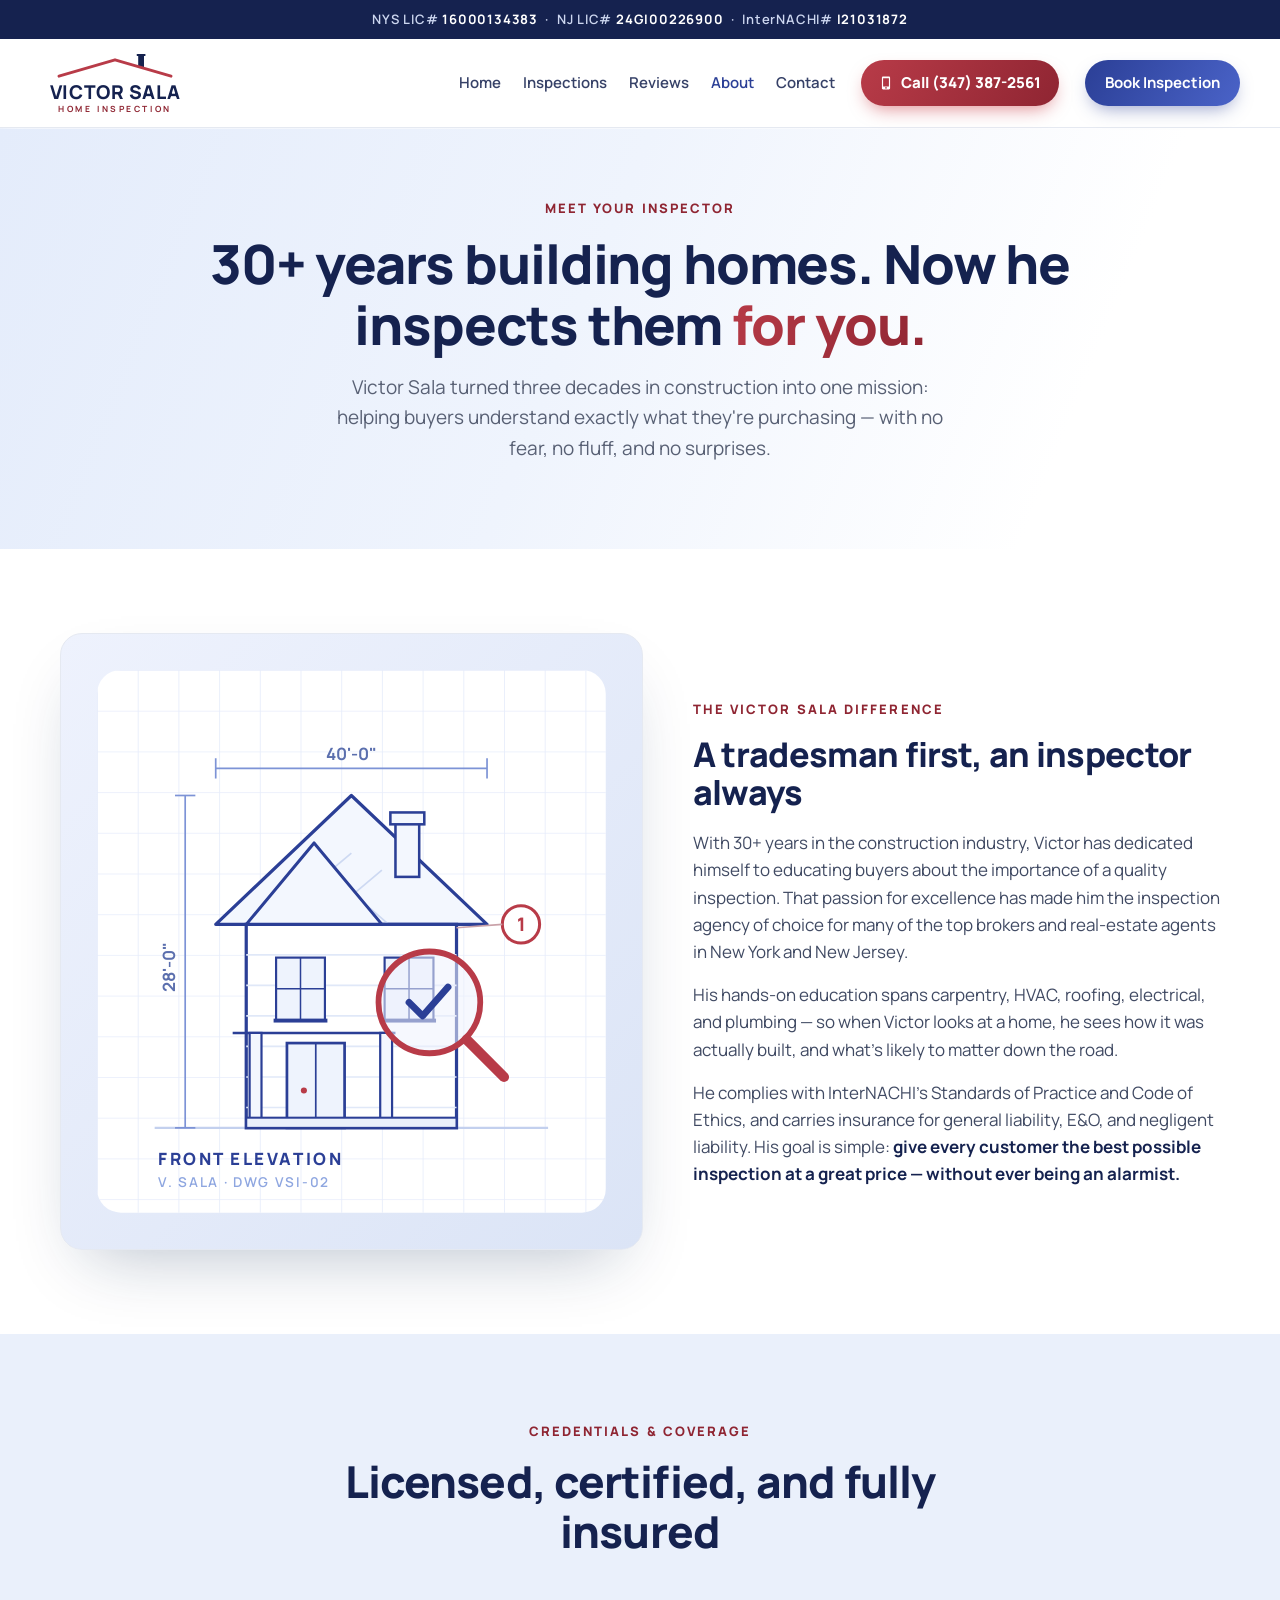
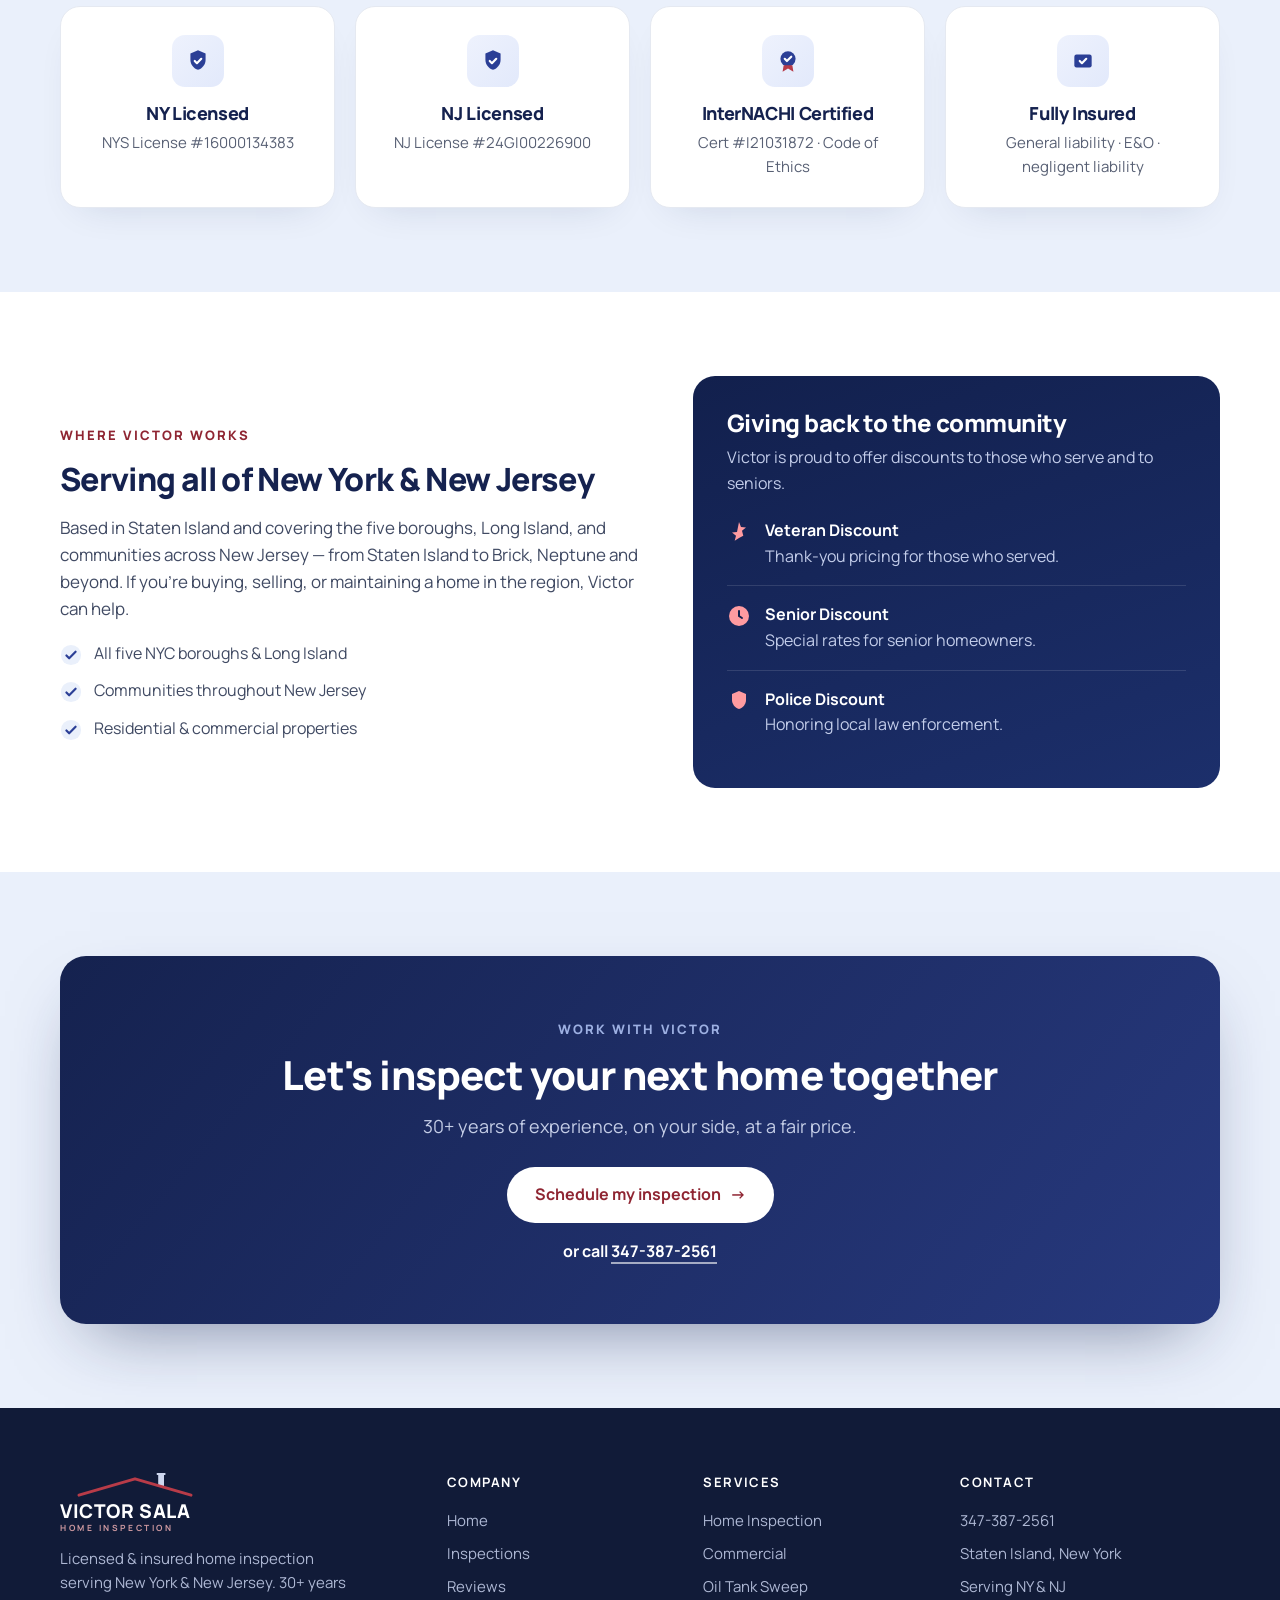
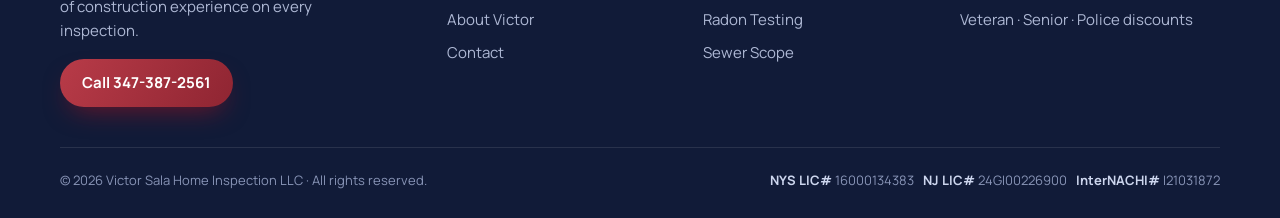
==== commit 5302a14b: "Add files via upload" ====
--- a/about.html
+++ b/about.html
@@ -13,7 +13,7 @@
 
 <div class="topbar">NYS LIC# <b>16000134383</b> &nbsp;·&nbsp; NJ LIC# <b>24GI00226900</b> &nbsp;·&nbsp; InterNACHI# <b>I21031872</b></div>
 <header><nav class="nav">
-  <a class="brand" href="index.html" aria-label="Victor Sala Home Inspection"><svg class="mark" viewBox="0 0 64 64" role="img" aria-label="Victor Sala Home Inspection logo"><rect x="3" y="3" width="58" height="58" rx="14" fill="#15224f"/><rect x="3.75" y="3.75" width="56.5" height="56.5" rx="12.5" fill="none" stroke="#fff" stroke-opacity=".16"/><path d="M19.5 34 32 22.6 44.5 34V45a1.3 1.3 0 0 1-1.3 1.3H20.8A1.3 1.3 0 0 1 19.5 45Z" fill="#fff"/><path d="M18 34.8 32 21.8 46 34.8" fill="none" stroke="#b83b48" stroke-width="2.6" stroke-linecap="round" stroke-linejoin="round"/><circle cx="31.5" cy="38.5" r="5" fill="none" stroke="#15224f" stroke-width="2.2"/><line x1="35.2" y1="42.2" x2="38.4" y2="45.4" stroke="#15224f" stroke-width="2.4" stroke-linecap="round"/></svg><span class="wm"><span class="nm">VICTOR SALA</span><span class="sub">HOME&nbsp;INSPECTION</span></span></a>
+  <a class="brand" href="index.html" aria-label="Victor Sala Home Inspection"><span class="bmark"><svg class="roof" viewBox="0 0 152 30" role="img" aria-label="roof mark"><rect x="98.5" y="1" width="9" height="2.2" rx="0.6" fill="#15224f"/><polygon points="100,3 106,3 106,15.8 100,14" fill="#15224f"/><path d="M18 24 76 7 134 24" fill="none" stroke="#b83b48" stroke-width="3" stroke-linecap="round" stroke-linejoin="round"/></svg><span class="bnm">VICTOR SALA</span><span class="bsub">HOME&nbsp;INSPECTION</span></span></a>
   <div class="navlinks"><a href="index.html">Home</a><a href="inspections.html">Inspections</a><a href="reviews.html">Reviews</a><a href="about.html" class="active">About</a><a href="contact.html">Contact</a></div>
   <a class="callbtn" href="tel:13473872561"><svg width="14" height="14" viewBox="0 0 24 24" fill="currentColor"><path d="M17 1H7c-1.1 0-2 .9-2 2v18c0 1.1.9 2 2 2h10c1.1 0 2-.9 2-2V3c0-1.1-.9-2-2-2zm-5 21c-.83 0-1.5-.67-1.5-1.5S11.17 19 12 19s1.5.67 1.5 1.5S12.83 22 12 22zm5-4H7V4h10v14z"/></svg> Call (347) 387-2561</a>
   <a class="book" href="contact.html">Book Inspection</a>
@@ -28,24 +28,30 @@
 <section class="sec"><div class="wrap">
   <div class="split-hero">
     <div class="art" style="background:linear-gradient(135deg,#eef2fd,#dbe4f6);display:flex;align-items:center;justify-content:center;padding:36px">
-      <svg viewBox="0 0 300 320" width="100%" role="img" aria-label="Victor Sala, home inspector">
-        <rect x="30" y="26" width="240" height="268" rx="16" fill="#fff" stroke="#d5def3" stroke-width="2"/>
-        <!-- inspector figure -->
-        <circle cx="150" cy="120" r="46" fill="#2b3f96"/>
-        <path d="M150 96a20 20 0 0 1 20 20v6h-40v-6a20 20 0 0 1 20-20Z" fill="#15224f"/>
-        <circle cx="150" cy="118" r="17" fill="#e9d3bf"/>
-        <path d="M133 112c2-9 32-9 34 0l-3 3c-3-5-25-5-28 0l-3-3Z" fill="#15224f"/>
-        <rect x="104" y="176" width="92" height="86" rx="10" fill="#2b3f96"/>
-        <path d="M150 176v86" stroke="#24357e" stroke-width="2"/>
-        <rect x="140" y="176" width="20" height="30" rx="4" fill="#fff"/>
-        <!-- hard hat accent -->
-        <path d="M120 104a30 30 0 0 1 60 0Z" fill="#b83b48"/>
-        <rect x="116" y="102" width="68" height="7" rx="3.5" fill="#8f2532"/>
-        <!-- clipboard -->
-        <rect x="196" y="196" width="40" height="52" rx="4" fill="#fff" stroke="#2b3f96" stroke-width="2"/>
-        <rect x="210" y="192" width="12" height="8" rx="2" fill="#2b3f96"/>
-        <path d="M202 210h28M202 220h28M202 230h20" stroke="#c7d2ec" stroke-width="2" stroke-linecap="round"/>
-      </svg>
+      <svg viewBox="0 0 300 320" xmlns="http://www.w3.org/2000/svg" role="img" aria-label="Blueprint elevation of a home">
+<defs><pattern id="ag" width="24" height="24" patternUnits="userSpaceOnUse"><path d="M24 0H0V24" fill="none" stroke="#e7edfb" stroke-width="1"/></pattern>
+<symbol id="aw" viewBox="0 0 40 50"><rect x="2" y="2" width="36" height="46" fill="#eef3fd" stroke="#2b3f96" stroke-width="1.6"/><line x1="20" y1="2" x2="20" y2="48" stroke="#2b3f96" stroke-width="1.1"/><line x1="2" y1="25" x2="38" y2="25" stroke="#2b3f96" stroke-width="1.1"/><rect x="0" y="47" width="40" height="3" fill="#2b3f96"/></symbol></defs>
+<rect width="300" height="320" rx="14" fill="#fff"/><rect width="300" height="320" rx="14" fill="url(#ag)"/>
+<line x1="34" y1="270" x2="266" y2="270" stroke="#c3d0ee" stroke-width="1.4"/>
+<polygon points="70,150 150,74 230,150" fill="#f3f7fe" stroke="#2b3f96" stroke-width="1.9" stroke-linejoin="round"/>
+<g stroke="#cdd9f2" stroke-width="1"><line x1="100" y1="150" x2="150" y2="108"/><line x1="130" y1="150" x2="168" y2="118"/><line x1="172" y1="150" x2="142" y2="124"/></g>
+<rect x="88" y="150" width="124" height="120" fill="#fff" stroke="#2b3f96" stroke-width="1.9"/>
+<g stroke="#e0e8f8" stroke-width="1"><line x1="88" y1="168" x2="212" y2="168"/><line x1="88" y1="186" x2="212" y2="186"/><line x1="88" y1="204" x2="212" y2="204"/><line x1="88" y1="222" x2="212" y2="222"/><line x1="88" y1="240" x2="212" y2="240"/><line x1="88" y1="258" x2="212" y2="258"/></g>
+<polygon points="88,150 128,102 168,150" fill="#f3f7fe" stroke="#2b3f96" stroke-width="1.8" stroke-linejoin="round"/>
+<rect x="176" y="88" width="14" height="34" fill="#f3f7fe" stroke="#2b3f96" stroke-width="1.5"/><rect x="173" y="84" width="20" height="7" fill="#f3f7fe" stroke="#2b3f96" stroke-width="1.5"/>
+<use href="#aw" x="104" y="168" width="32" height="40"/><use href="#aw" x="168" y="168" width="32" height="40"/>
+<line x1="80" y1="214" x2="176" y2="214" stroke="#2b3f96" stroke-width="1.5"/>
+<rect x="90" y="214" width="7" height="56" fill="#f3f7fe" stroke="#2b3f96" stroke-width="1.3"/><rect x="167" y="214" width="7" height="56" fill="#f3f7fe" stroke="#2b3f96" stroke-width="1.3"/>
+<rect x="112" y="220" width="34" height="50" fill="#eef3fd" stroke="#2b3f96" stroke-width="1.6"/><line x1="129" y1="220" x2="129" y2="270" stroke="#2b3f96" stroke-width="1"/><circle cx="122" cy="248" r="1.8" fill="#b83b48"/>
+<rect x="88" y="264" width="124" height="6" fill="#eaf0fb" stroke="#2b3f96" stroke-width="1.2"/>
+<g stroke="#7d93d6" stroke-width="1"><line x1="70" y1="58" x2="230" y2="58"/><line x1="70" y1="52" x2="70" y2="64"/><line x1="230" y1="52" x2="230" y2="64"/><line x1="52" y1="74" x2="52" y2="270"/><line x1="46" y1="74" x2="58" y2="74"/><line x1="46" y1="270" x2="58" y2="270"/></g>
+<text x="150" y="53" font-family="Manrope,sans-serif" font-size="10" font-weight="700" fill="#5b6fae" text-anchor="middle">40'-0"</text>
+<text x="46" y="175" font-family="Manrope,sans-serif" font-size="10" font-weight="700" fill="#5b6fae" text-anchor="middle" transform="rotate(-90 46 175)">28'-0"</text>
+<circle cx="196" cy="196" r="30" fill="#eef3fd" fill-opacity=".55" stroke="#2b3f96" stroke-width="1.4"/><circle cx="196" cy="196" r="30" fill="none" stroke="#b83b48" stroke-width="3.4"/><line x1="218" y1="218" x2="240" y2="240" stroke="#b83b48" stroke-width="6" stroke-linecap="round"/><path d="M184 196l8 8 15-17" fill="none" stroke="#2b3f96" stroke-width="4" stroke-linecap="round" stroke-linejoin="round"/>
+<circle cx="250" cy="150" r="11" fill="#fff" stroke="#b83b48" stroke-width="1.8"/><text x="250" y="154" font-family="Manrope,sans-serif" font-size="11" font-weight="800" fill="#b83b48" text-anchor="middle">1</text><line x1="212" y1="152" x2="239" y2="150" stroke="#c9a1a8" stroke-width="1"/>
+<text x="36" y="292" font-family="Manrope,sans-serif" font-size="10" font-weight="800" letter-spacing="1.5" fill="#2b3f96">FRONT ELEVATION</text>
+<text x="36" y="305" font-family="Manrope,sans-serif" font-size="8" font-weight="600" letter-spacing="1" fill="#8ea6e0">V. SALA &#183; DWG VSI-02</text>
+</svg>
     </div>
     <div>
       <span class="eyebrow">The Victor Sala Difference</span>
@@ -101,7 +107,7 @@
 
 <footer><div class="wrap">
   <div class="fgrid">
-    <div class="fbrand"><div class="fnm">VICTOR SALA</div><p>Licensed &amp; insured home inspection serving New York &amp; New Jersey. 30+ years of construction experience on every inspection.</p><a class="btn btn-red" href="tel:13473872561" style="font-size:15px;padding:12px 22px">Call 347-387-2561</a></div>
+    <div class="fbrand"><span class="bmark fmark"><svg class="roof" viewBox="0 0 152 30" role="img" aria-label="roof mark"><rect x="98.5" y="1" width="9" height="2.2" rx="0.6" fill="#cdd6ee"/><polygon points="100,3 106,3 106,15.8 100,14" fill="#cdd6ee"/><path d="M18 24 76 7 134 24" fill="none" stroke="#b83b48" stroke-width="3" stroke-linecap="round" stroke-linejoin="round"/></svg><span class="bnm">VICTOR SALA</span><span class="bsub">HOME&nbsp;INSPECTION</span></span><p>Licensed &amp; insured home inspection serving New York &amp; New Jersey. 30+ years of construction experience on every inspection.</p><a class="btn btn-red" href="tel:13473872561" style="font-size:15px;padding:12px 22px">Call 347-387-2561</a></div>
     <div><h5>Company</h5><ul><li><a href="index.html">Home</a></li><li><a href="inspections.html">Inspections</a></li><li><a href="reviews.html">Reviews</a></li><li><a href="about.html">About Victor</a></li><li><a href="contact.html">Contact</a></li></ul></div>
     <div><h5>Services</h5><ul><li><a href="inspections.html">Home Inspection</a></li><li><a href="inspections.html">Commercial</a></li><li><a href="inspections.html">Oil Tank Sweep</a></li><li><a href="inspections.html">Radon Testing</a></li><li><a href="inspections.html">Sewer Scope</a></li></ul></div>
     <div><h5>Contact</h5><ul><li><a href="tel:13473872561">347-387-2561</a></li><li>Staten Island, New York</li><li>Serving NY &amp; NJ</li><li>Veteran · Senior · Police discounts</li></ul></div>
--- a/styles.css
+++ b/styles.css
@@ -38,7 +38,7 @@
 .brand .wm .nm{font-size:20px;font-weight:800;letter-spacing:.02em;color:var(--navy);display:block;line-height:1}
 .brand .wm .sub{font-size:9.5px;font-weight:700;letter-spacing:.22em;color:#8f2532;display:block;margin-top:4px}
 .brand .wm .sub .h{color:var(--blue)}.brand .wm .sub .i{color:var(--navy)}
-.navlinks{display:flex;gap:22px;align-items:center}
+.brand{display:flex;align-items:center;margin-right:auto}.bmark{display:flex;flex-direction:column;align-items:center;line-height:1}.bmark .roof{width:150px;height:29px;display:block;margin-bottom:1px}.bmark .bnm{font-weight:800;font-size:19px;letter-spacing:.03em;color:var(--navy);line-height:1}.bmark .bsub{font-weight:700;font-size:8.5px;letter-spacing:.30em;color:#8f2532;margin-top:3px}.fmark{align-items:flex-start}.fmark .bnm{color:#fff}.fmark .bsub{color:#cf9aa1}.fbrand .fmark{margin-bottom:14px}.navlinks{display:flex;gap:22px;align-items:center}
 .navlinks a{font-weight:600;font-size:15px;color:var(--navy);opacity:.86}
 .navlinks a:hover,.navlinks a.active{opacity:1;color:var(--blue)}
 .callbtn{display:inline-flex;align-items:center;gap:8px;font-weight:800;font-size:15px;white-space:nowrap;background:linear-gradient(120deg,var(--red1),var(--red2));color:#fff;border-radius:999px;padding:11px 18px;box-shadow:0 8px 18px -6px rgba(192,18,30,.5);transition:.2s}
@@ -91,8 +91,8 @@
 .stat{text-align:center;padding:8px 10px;border-right:1px solid rgba(255,255,255,.13)}
 .stat:last-child{border-right:0}
 .stat b{display:block;font-size:30px;font-weight:800;color:#fff;line-height:1.05}
-.stat b em{font-style:normal;background:linear-gradient(120deg,#ff8a90,#ffd4d6);-webkit-background-clip:text;background-clip:text;-webkit-text-fill-color:transparent}
-.stat span{font-size:13.5px;color:#b9c4e4;font-weight:600}
+.stat b em{font-style:normal;color:#fff}
+.stat span{font-size:13.5px;color:#b9c4e4;font-weight:600}.stat::after{content:'';display:block;width:26px;height:3px;border-radius:2px;background:linear-gradient(90deg,#b83b48,#8f2532);margin:13px auto 0}
 
 /* reviews */
 .revgrid{display:grid;grid-template-columns:repeat(3,1fr);gap:26px}
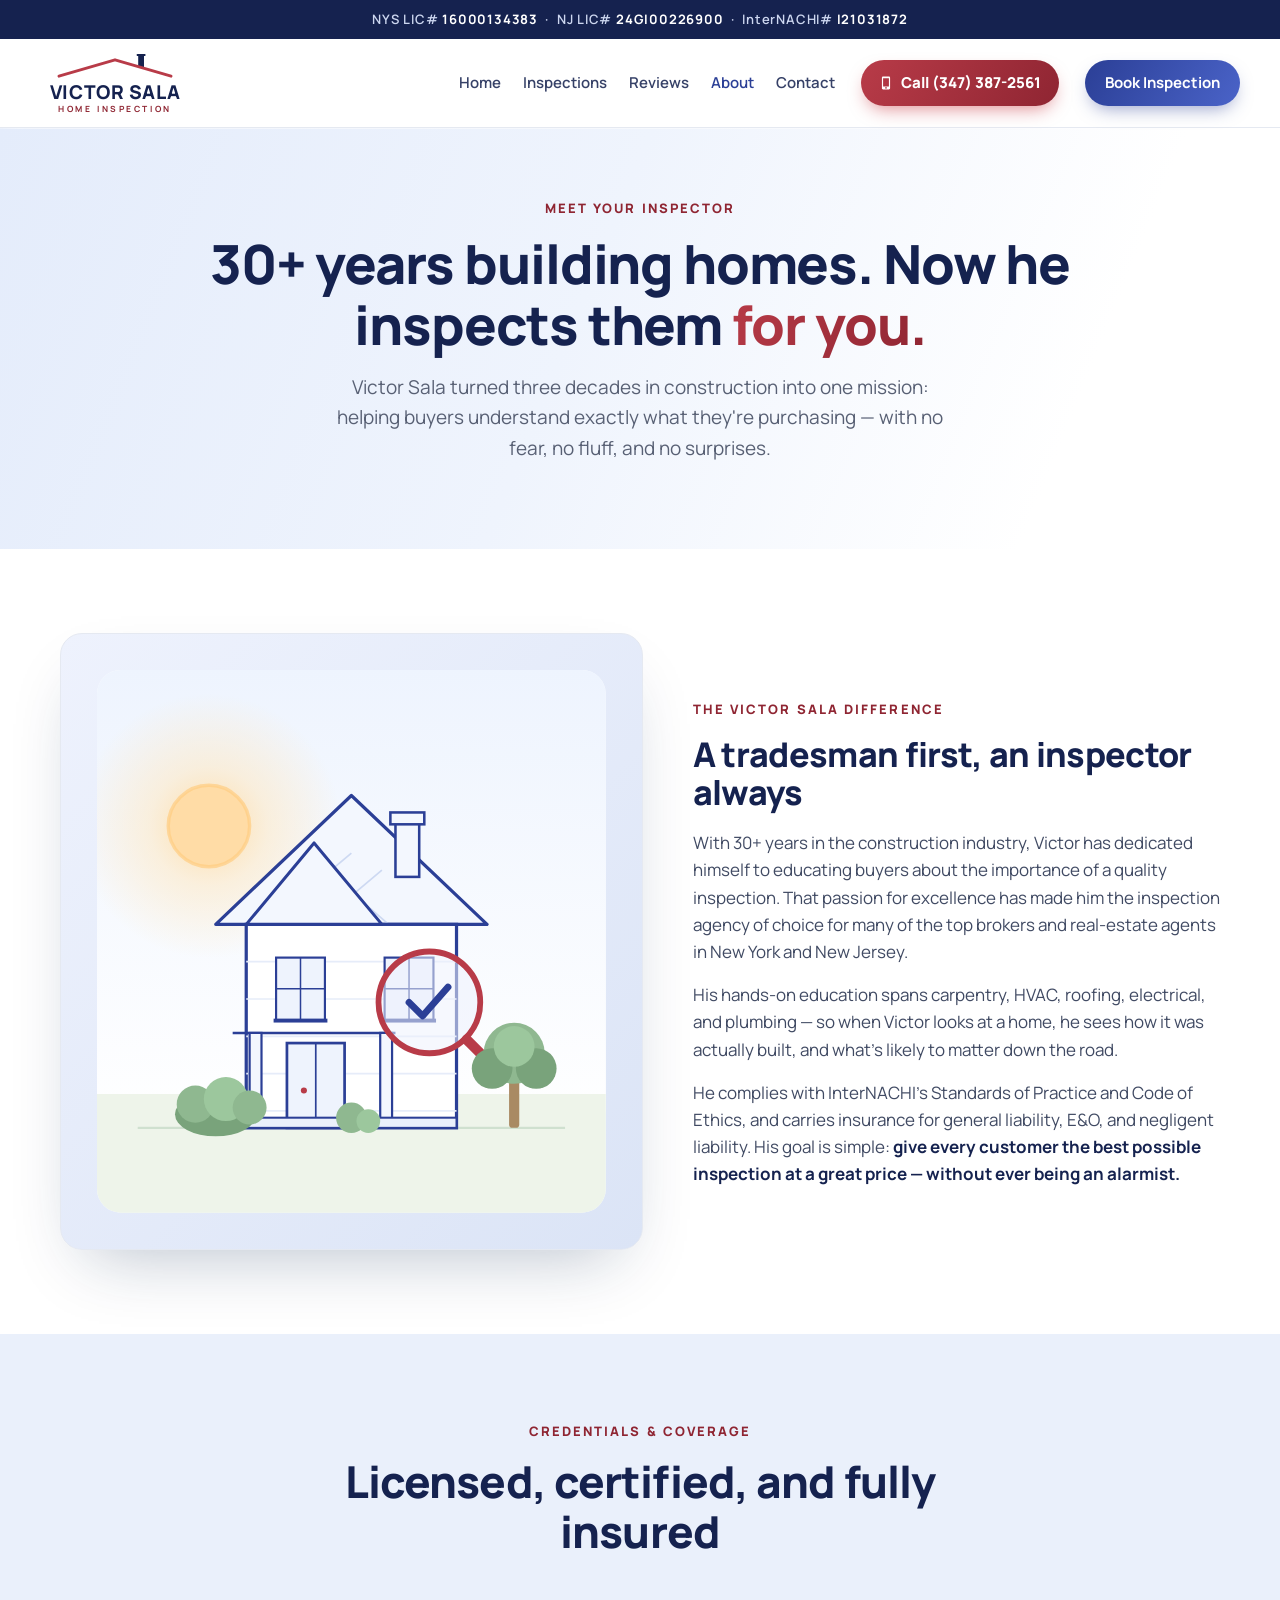
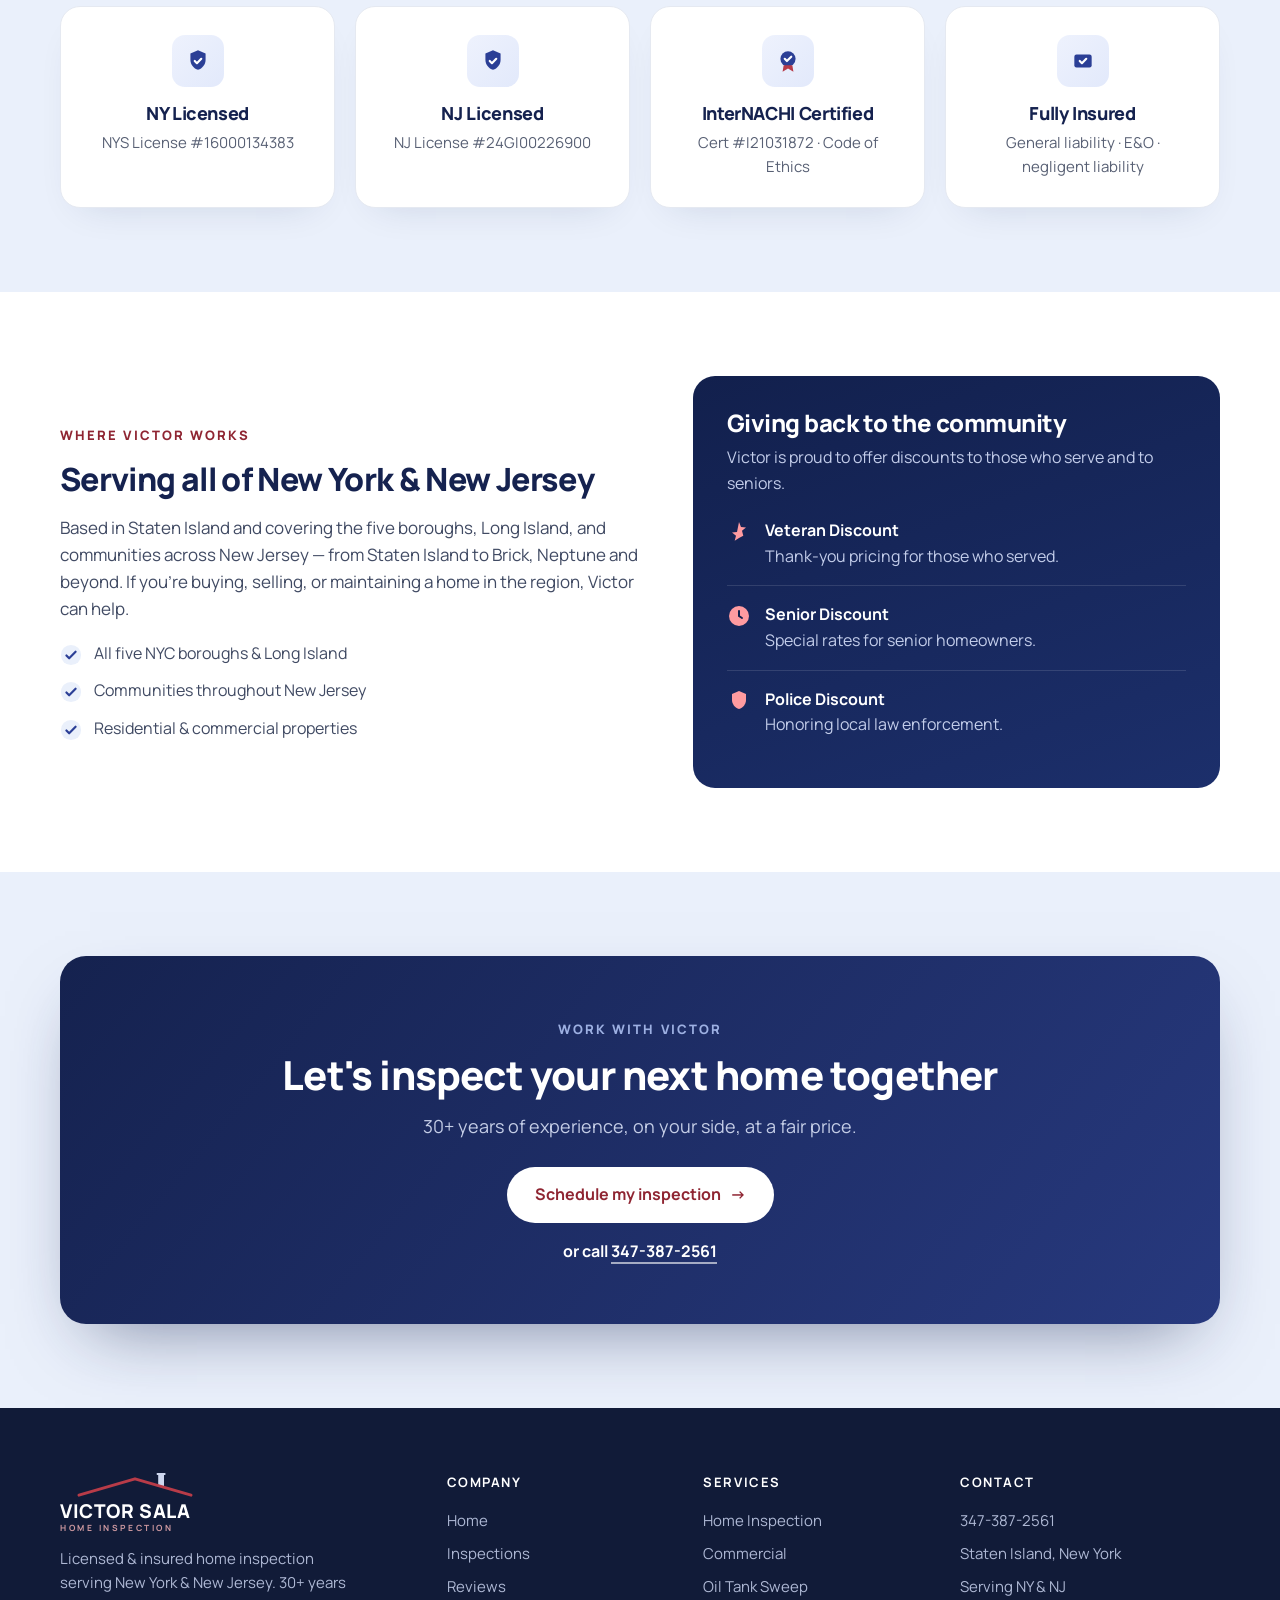
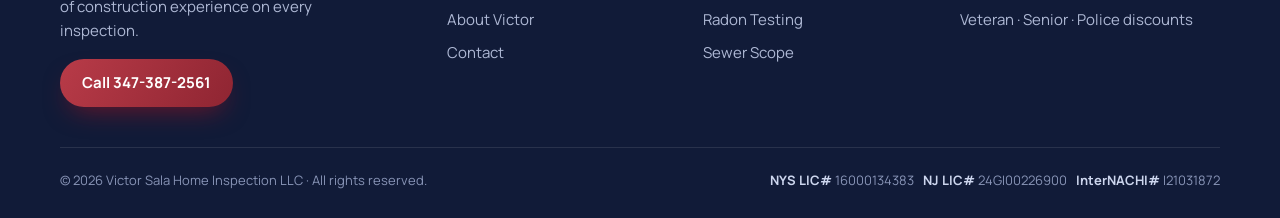
==== commit b1154635: "Add files via upload" ====
--- a/about.html
+++ b/about.html
@@ -28,15 +28,21 @@
 <section class="sec"><div class="wrap">
   <div class="split-hero">
     <div class="art" style="background:linear-gradient(135deg,#eef2fd,#dbe4f6);display:flex;align-items:center;justify-content:center;padding:36px">
-      <svg viewBox="0 0 300 320" xmlns="http://www.w3.org/2000/svg" role="img" aria-label="Blueprint elevation of a home">
-<defs><pattern id="ag" width="24" height="24" patternUnits="userSpaceOnUse"><path d="M24 0H0V24" fill="none" stroke="#e7edfb" stroke-width="1"/></pattern>
-<symbol id="aw" viewBox="0 0 40 50"><rect x="2" y="2" width="36" height="46" fill="#eef3fd" stroke="#2b3f96" stroke-width="1.6"/><line x1="20" y1="2" x2="20" y2="48" stroke="#2b3f96" stroke-width="1.1"/><line x1="2" y1="25" x2="38" y2="25" stroke="#2b3f96" stroke-width="1.1"/><rect x="0" y="47" width="40" height="3" fill="#2b3f96"/></symbol></defs>
-<rect width="300" height="320" rx="14" fill="#fff"/><rect width="300" height="320" rx="14" fill="url(#ag)"/>
-<line x1="34" y1="270" x2="266" y2="270" stroke="#c3d0ee" stroke-width="1.4"/>
+      <svg viewBox="0 0 300 320" xmlns="http://www.w3.org/2000/svg" role="img" aria-label="Illustration of a home at golden hour">
+<defs>
+<linearGradient id="asky" x1="0" y1="0" x2="0" y2="1"><stop offset="0" stop-color="#eef4fe"/><stop offset="1" stop-color="#ffffff"/></linearGradient>
+<radialGradient id="asun" cx="50%" cy="50%" r="50%"><stop offset="0" stop-color="#ffd89a" stop-opacity="0.95"/><stop offset="45%" stop-color="#ffe6bc" stop-opacity="0.5"/><stop offset="100%" stop-color="#ffe6bc" stop-opacity="0"/></radialGradient>
+<symbol id="aw" viewBox="0 0 40 50"><rect x="2" y="2" width="36" height="46" fill="#eef3fd" stroke="#2b3f96" stroke-width="1.6"/><line x1="20" y1="2" x2="20" y2="48" stroke="#2b3f96" stroke-width="1.1"/><line x1="2" y1="25" x2="38" y2="25" stroke="#2b3f96" stroke-width="1.1"/><rect x="0" y="47" width="40" height="3" fill="#2b3f96"/></symbol>
+</defs>
+<rect width="300" height="320" rx="14" fill="#fbfdff"/>
+<rect width="300" height="272" rx="14" fill="url(#asky)"/>
+<circle cx="66" cy="92" r="78" fill="url(#asun)"/><circle cx="66" cy="92" r="24" fill="#ffdca6"/><circle cx="66" cy="92" r="24" fill="none" stroke="#ffcd82" stroke-width="2" opacity=".7"/>
+<path d="M0 250 H300 V306 a14 14 0 0 1-14 14 H14 a14 14 0 0 1-14-14 Z" fill="#eef4ea"/>
+<line x1="24" y1="270" x2="276" y2="270" stroke="#cfe0cf" stroke-width="1.4"/>
 <polygon points="70,150 150,74 230,150" fill="#f3f7fe" stroke="#2b3f96" stroke-width="1.9" stroke-linejoin="round"/>
 <g stroke="#cdd9f2" stroke-width="1"><line x1="100" y1="150" x2="150" y2="108"/><line x1="130" y1="150" x2="168" y2="118"/><line x1="172" y1="150" x2="142" y2="124"/></g>
 <rect x="88" y="150" width="124" height="120" fill="#fff" stroke="#2b3f96" stroke-width="1.9"/>
-<g stroke="#e0e8f8" stroke-width="1"><line x1="88" y1="168" x2="212" y2="168"/><line x1="88" y1="186" x2="212" y2="186"/><line x1="88" y1="204" x2="212" y2="204"/><line x1="88" y1="222" x2="212" y2="222"/><line x1="88" y1="240" x2="212" y2="240"/><line x1="88" y1="258" x2="212" y2="258"/></g>
+<g stroke="#e6ecf9" stroke-width="1"><line x1="88" y1="172" x2="212" y2="172"/><line x1="88" y1="194" x2="212" y2="194"/><line x1="88" y1="216" x2="212" y2="216"/><line x1="88" y1="238" x2="212" y2="238"/><line x1="88" y1="260" x2="212" y2="260"/></g>
 <polygon points="88,150 128,102 168,150" fill="#f3f7fe" stroke="#2b3f96" stroke-width="1.8" stroke-linejoin="round"/>
 <rect x="176" y="88" width="14" height="34" fill="#f3f7fe" stroke="#2b3f96" stroke-width="1.5"/><rect x="173" y="84" width="20" height="7" fill="#f3f7fe" stroke="#2b3f96" stroke-width="1.5"/>
 <use href="#aw" x="104" y="168" width="32" height="40"/><use href="#aw" x="168" y="168" width="32" height="40"/>
@@ -44,13 +50,10 @@
 <rect x="90" y="214" width="7" height="56" fill="#f3f7fe" stroke="#2b3f96" stroke-width="1.3"/><rect x="167" y="214" width="7" height="56" fill="#f3f7fe" stroke="#2b3f96" stroke-width="1.3"/>
 <rect x="112" y="220" width="34" height="50" fill="#eef3fd" stroke="#2b3f96" stroke-width="1.6"/><line x1="129" y1="220" x2="129" y2="270" stroke="#2b3f96" stroke-width="1"/><circle cx="122" cy="248" r="1.8" fill="#b83b48"/>
 <rect x="88" y="264" width="124" height="6" fill="#eaf0fb" stroke="#2b3f96" stroke-width="1.2"/>
-<g stroke="#7d93d6" stroke-width="1"><line x1="70" y1="58" x2="230" y2="58"/><line x1="70" y1="52" x2="70" y2="64"/><line x1="230" y1="52" x2="230" y2="64"/><line x1="52" y1="74" x2="52" y2="270"/><line x1="46" y1="74" x2="58" y2="74"/><line x1="46" y1="270" x2="58" y2="270"/></g>
-<text x="150" y="53" font-family="Manrope,sans-serif" font-size="10" font-weight="700" fill="#5b6fae" text-anchor="middle">40'-0"</text>
-<text x="46" y="175" font-family="Manrope,sans-serif" font-size="10" font-weight="700" fill="#5b6fae" text-anchor="middle" transform="rotate(-90 46 175)">28'-0"</text>
 <circle cx="196" cy="196" r="30" fill="#eef3fd" fill-opacity=".55" stroke="#2b3f96" stroke-width="1.4"/><circle cx="196" cy="196" r="30" fill="none" stroke="#b83b48" stroke-width="3.4"/><line x1="218" y1="218" x2="240" y2="240" stroke="#b83b48" stroke-width="6" stroke-linecap="round"/><path d="M184 196l8 8 15-17" fill="none" stroke="#2b3f96" stroke-width="4" stroke-linecap="round" stroke-linejoin="round"/>
-<circle cx="250" cy="150" r="11" fill="#fff" stroke="#b83b48" stroke-width="1.8"/><text x="250" y="154" font-family="Manrope,sans-serif" font-size="11" font-weight="800" fill="#b83b48" text-anchor="middle">1</text><line x1="212" y1="152" x2="239" y2="150" stroke="#c9a1a8" stroke-width="1"/>
-<text x="36" y="292" font-family="Manrope,sans-serif" font-size="10" font-weight="800" letter-spacing="1.5" fill="#2b3f96">FRONT ELEVATION</text>
-<text x="36" y="305" font-family="Manrope,sans-serif" font-size="8" font-weight="600" letter-spacing="1" fill="#8ea6e0">V. SALA &#183; DWG VSI-02</text>
+<rect x="243" y="240" width="6" height="30" rx="2" fill="#a98a63"/><circle cx="246" cy="226" r="18" fill="#8fb890"/><circle cx="233" cy="235" r="12" fill="#79a37b"/><circle cx="259" cy="235" r="12" fill="#79a37b"/><circle cx="246" cy="222" r="12" fill="#9cc79d"/>
+<ellipse cx="70" cy="262" rx="24" ry="13" fill="#79a37b"/><circle cx="58" cy="256" r="11" fill="#8fb890"/><circle cx="76" cy="253" r="13" fill="#9cc79d"/><circle cx="90" cy="258" r="10" fill="#8fb890"/>
+<circle cx="150" cy="264" r="9" fill="#8fb890"/><circle cx="160" cy="266" r="7" fill="#9cc79d"/>
 </svg>
     </div>
     <div>
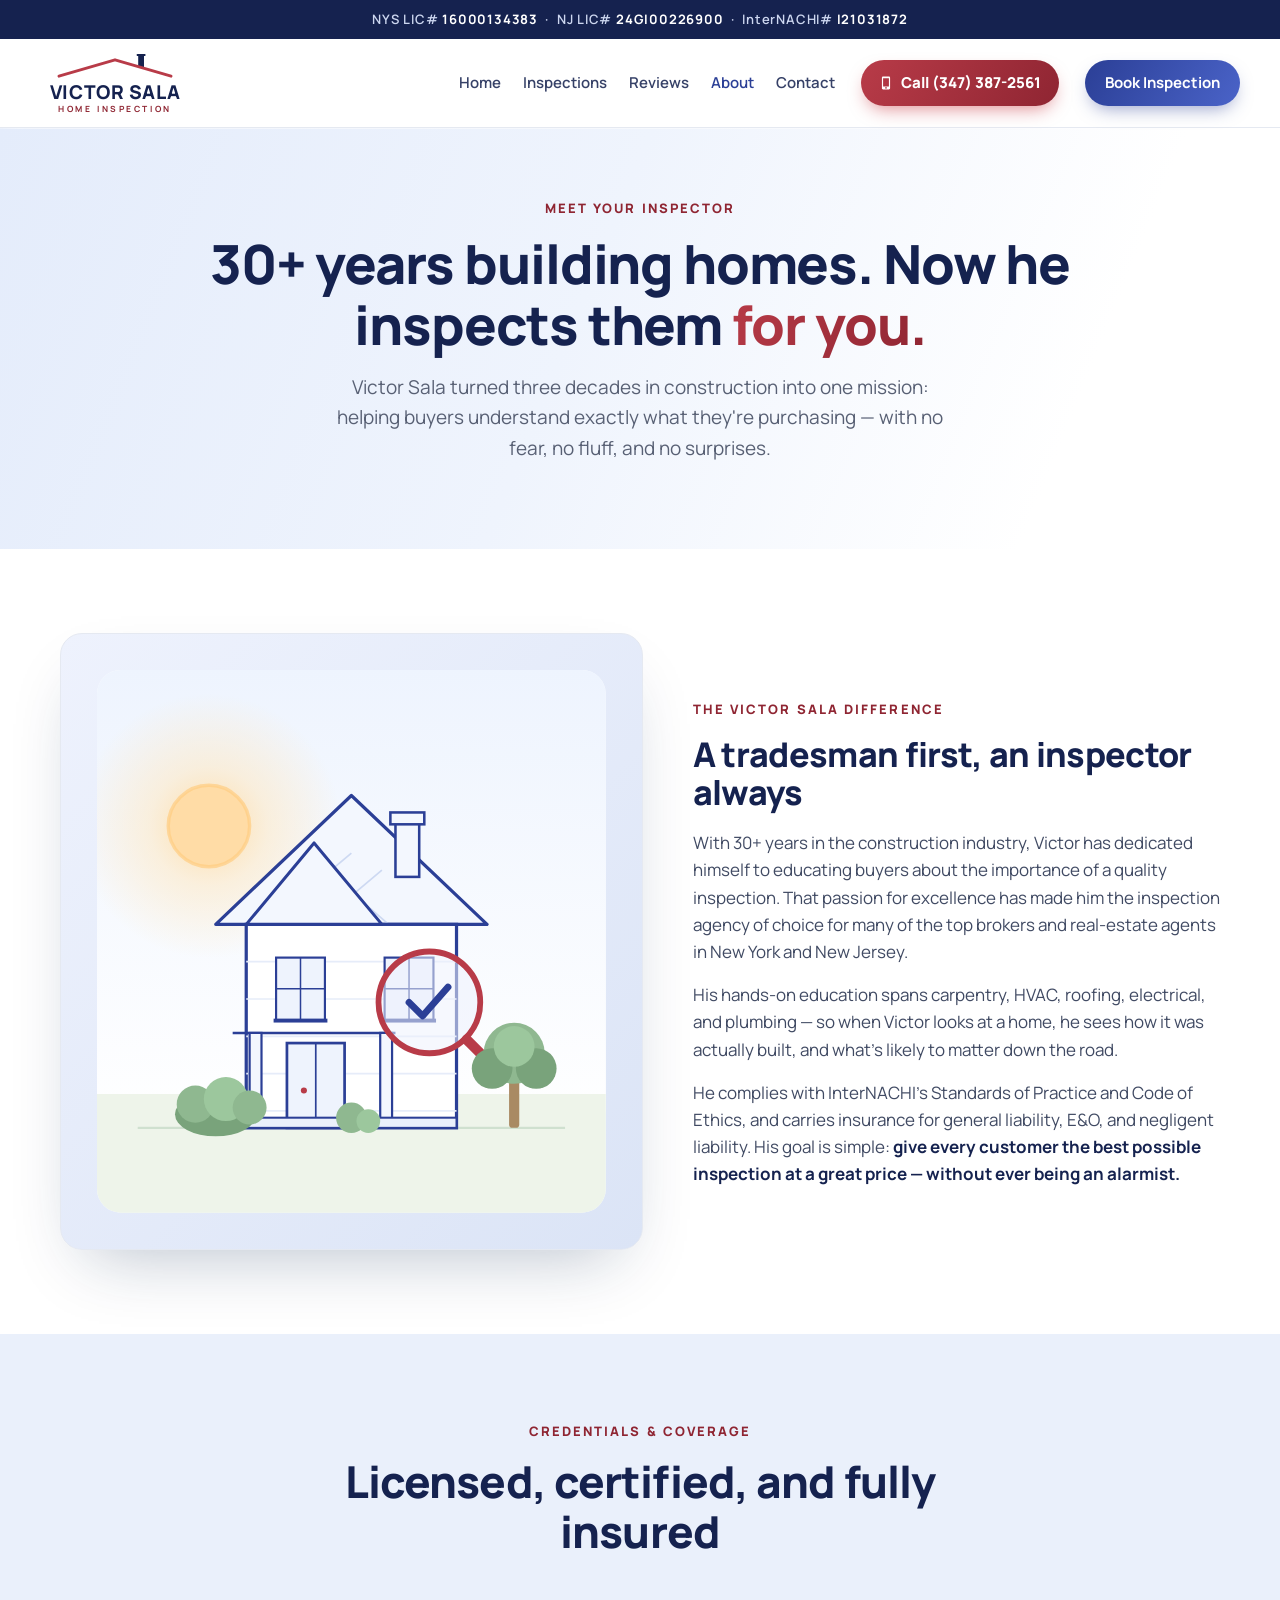
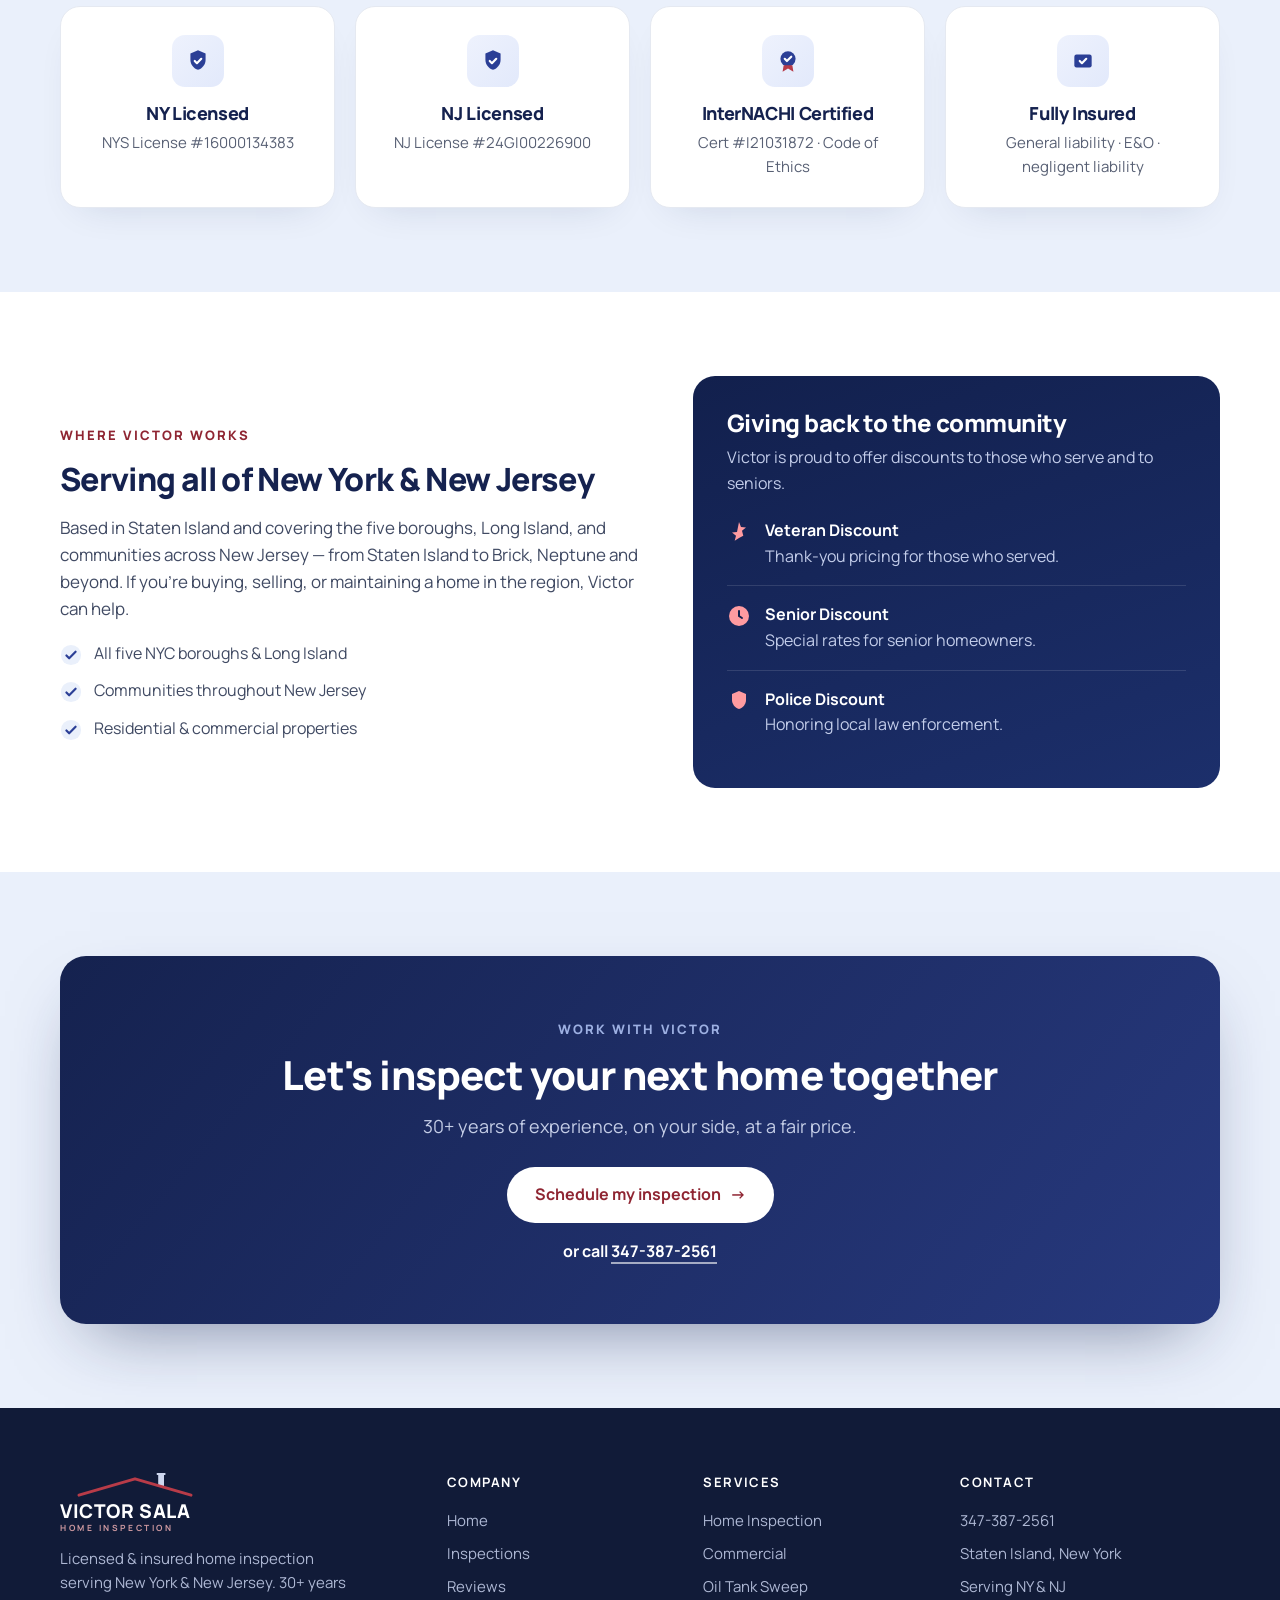
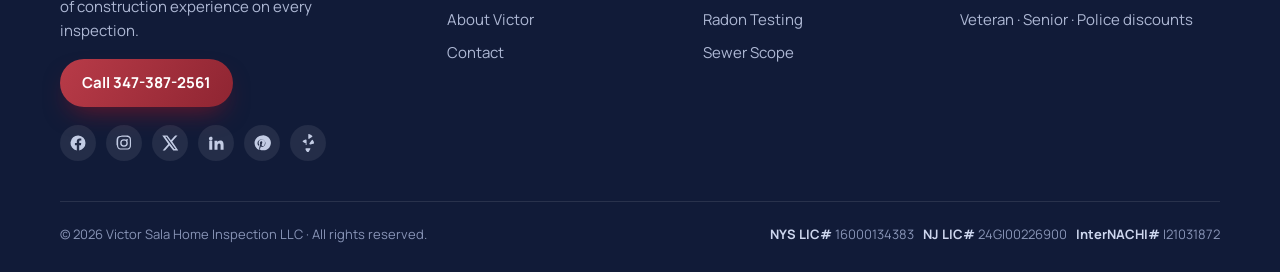
==== commit 5b2e25c9: "Add files via upload" ====
--- a/about.html
+++ b/about.html
@@ -110,7 +110,7 @@
 
 <footer><div class="wrap">
   <div class="fgrid">
-    <div class="fbrand"><span class="bmark fmark"><svg class="roof" viewBox="0 0 152 30" role="img" aria-label="roof mark"><rect x="98.5" y="1" width="9" height="2.2" rx="0.6" fill="#cdd6ee"/><polygon points="100,3 106,3 106,15.8 100,14" fill="#cdd6ee"/><path d="M18 24 76 7 134 24" fill="none" stroke="#b83b48" stroke-width="3" stroke-linecap="round" stroke-linejoin="round"/></svg><span class="bnm">VICTOR SALA</span><span class="bsub">HOME&nbsp;INSPECTION</span></span><p>Licensed &amp; insured home inspection serving New York &amp; New Jersey. 30+ years of construction experience on every inspection.</p><a class="btn btn-red" href="tel:13473872561" style="font-size:15px;padding:12px 22px">Call 347-387-2561</a></div>
+    <div class="fbrand"><span class="bmark fmark"><svg class="roof" viewBox="0 0 152 30" role="img" aria-label="roof mark"><rect x="98.5" y="1" width="9" height="2.2" rx="0.6" fill="#cdd6ee"/><polygon points="100,3 106,3 106,15.8 100,14" fill="#cdd6ee"/><path d="M18 24 76 7 134 24" fill="none" stroke="#b83b48" stroke-width="3" stroke-linecap="round" stroke-linejoin="round"/></svg><span class="bnm">VICTOR SALA</span><span class="bsub">HOME&nbsp;INSPECTION</span></span><p>Licensed &amp; insured home inspection serving New York &amp; New Jersey. 30+ years of construction experience on every inspection.</p><a class="btn btn-red" href="tel:13473872561" style="font-size:15px;padding:12px 22px">Call 347-387-2561</a><div class="social"><a href="https://www.facebook.com/105996941436609" target="_blank" rel="noopener" aria-label="Facebook"><svg viewBox="0 0 24 24"><path d="M22 12a10 10 0 1 0-11.6 9.9v-7H7.9V12h2.5V9.8c0-2.5 1.5-3.9 3.8-3.9 1.1 0 2.2.2 2.2.2v2.5h-1.2c-1.2 0-1.6.8-1.6 1.5V12h2.7l-.4 2.9h-2.3v7A10 10 0 0 0 22 12z"/></svg></a><a href="https://www.instagram.com/vsala_home_inspections/" target="_blank" rel="noopener" aria-label="Instagram"><svg viewBox="0 0 24 24"><path d="M12 2c2.7 0 3 0 4.1.1 1 0 1.7.2 2.3.4.6.2 1 .5 1.5 1s.8.9 1 1.5c.2.6.4 1.3.4 2.3.1 1.1.1 1.4.1 4.1s0 3-.1 4.1c0 1-.2 1.7-.4 2.3-.2.6-.5 1-1 1.5s-.9.8-1.5 1c-.6.2-1.3.4-2.3.4-1.1.1-1.4.1-4.1.1s-3 0-4.1-.1c-1 0-1.7-.2-2.3-.4-.6-.2-1-.5-1.5-1s-.8-.9-1-1.5c-.2-.6-.4-1.3-.4-2.3C2 15 2 14.7 2 12s0-3 .1-4.1c0-1 .2-1.7.4-2.3.2-.6.5-1 1-1.5s.9-.8 1.5-1c.6-.2 1.3-.4 2.3-.4C9 2 9.3 2 12 2zm0 1.8c-2.7 0-3 0-4 .1-.9 0-1.4.2-1.7.3-.4.2-.7.4-1 .7s-.5.6-.7 1c-.1.3-.3.8-.3 1.7-.1 1-.1 1.3-.1 4s0 3 .1 4c0 .9.2 1.4.3 1.7.2.4.4.7.7 1s.6.5 1 .7c.3.1.8.3 1.7.3 1 .1 1.3.1 4 .1s3 0 4-.1c.9 0 1.4-.2 1.7-.3.4-.2.7-.4 1-.7s.5-.6.7-1c.1-.3.3-.8.3-1.7.1-1 .1-1.3.1-4s0-3-.1-4c0-.9-.2-1.4-.3-1.7-.2-.4-.4-.7-.7-1s-.6-.5-1-.7c-.3-.1-.8-.3-1.7-.3-1-.1-1.3-.1-4-.1zm0 3.1a5.1 5.1 0 1 1 0 10.2 5.1 5.1 0 0 1 0-10.2zm0 1.8a3.3 3.3 0 1 0 0 6.6 3.3 3.3 0 0 0 0-6.6zm5.3-.9a1.2 1.2 0 1 1-2.4 0 1.2 1.2 0 0 1 2.4 0z"/></svg></a><a href="https://www.x.com/VSHomeInspector" target="_blank" rel="noopener" aria-label="X"><svg viewBox="0 0 24 24"><path d="M18.9 2H22l-7.1 8.1L23 22h-6.6l-5.2-6.8L5.3 22H2.2l7.6-8.7L1.7 2h6.8l4.7 6.2L18.9 2zm-1.2 18h1.7L7.4 3.8H5.6L17.7 20z"/></svg></a><a href="https://www.linkedin.com/in/victor-sala-b7385b54" target="_blank" rel="noopener" aria-label="LinkedIn"><svg viewBox="0 0 24 24"><path d="M4.98 3.5A2.5 2.5 0 1 1 5 8.5a2.5 2.5 0 0 1 0-5zM3 9h4v12H3V9zm7 0h3.8v1.7h.1c.5-.9 1.8-1.9 3.6-1.9 3.9 0 4.6 2.5 4.6 5.8V21h-4v-5.2c0-1.4 0-3.2-1.9-3.2s-2.2 1.5-2.2 3.1V21h-4V9z"/></svg></a><a href="https://www.pinterest.com/vsala1971" target="_blank" rel="noopener" aria-label="Pinterest"><svg viewBox="0 0 24 24"><path d="M12 2a10 10 0 0 0-3.6 19.3c-.1-.8-.1-2 0-2.9l1.2-4.9s-.3-.6-.3-1.5c0-1.4.8-2.4 1.8-2.4.9 0 1.3.6 1.3 1.4 0 .9-.6 2.2-.9 3.4-.2 1 .5 1.8 1.5 1.8 1.8 0 3-2.3 3-5 0-2.1-1.4-3.6-3.9-3.6a4.4 4.4 0 0 0-4.6 4.4c0 .9.3 1.5.7 2 .2.2.2.3.1.5l-.2.8c-.1.3-.3.4-.5.2-1-.5-1.6-2-1.6-3.2 0-2.6 1.9-5 5.5-5 2.9 0 5.1 2 5.1 4.8 0 2.9-1.8 5.2-4.3 5.2-.8 0-1.6-.4-1.9-.9l-.5 2c-.2.7-.6 1.5-1 2.1A10 10 0 1 0 12 2z"/></svg></a><a href="https://www.yelp.com/biz/-w6xwxubiLPEJDQyjnspZQ" target="_blank" rel="noopener" aria-label="Yelp"><svg viewBox="0 0 24 24"><path d="M20.16 12.59l-4.99 1.44c-.96.27-1.74-.8-1.18-1.62l2.9-4.19a1.03 1.03 0 0 1 1.66.09 8.9 8.9 0 0 1 1.61 3.6 1.03 1.03 0 0 1-1 .68zM11.4 24a1.03 1.03 0 0 1-.75-.32 8.9 8.9 0 0 1-2-3.47 1.03 1.03 0 0 1 .97-1.36l5.2.01a1.03 1.03 0 0 1 .11 1.42l-2.65 4.54a1.03 1.03 0 0 1-.88.66zM9.6 12.9L5.4 10.66a1.03 1.03 0 0 1-.09-1.65 8.9 8.9 0 0 1 3.6-1.62 1.03 1.03 0 0 1 1.21 1.01v5.14a1.03 1.03 0 0 1-1.52.9zm2.8-6.79V.75a.75.75 0 0 1 .93-.73 8.9 8.9 0 0 1 4.09 2.42 1.03 1.03 0 0 1-.19 1.6l-4.03 2.7a1.03 1.03 0 0 1-.8-.63z"/></svg></a></div></div>
     <div><h5>Company</h5><ul><li><a href="index.html">Home</a></li><li><a href="inspections.html">Inspections</a></li><li><a href="reviews.html">Reviews</a></li><li><a href="about.html">About Victor</a></li><li><a href="contact.html">Contact</a></li></ul></div>
     <div><h5>Services</h5><ul><li><a href="inspections.html">Home Inspection</a></li><li><a href="inspections.html">Commercial</a></li><li><a href="inspections.html">Oil Tank Sweep</a></li><li><a href="inspections.html">Radon Testing</a></li><li><a href="inspections.html">Sewer Scope</a></li></ul></div>
     <div><h5>Contact</h5><ul><li><a href="tel:13473872561">347-387-2561</a></li><li>Staten Island, New York</li><li>Serving NY &amp; NJ</li><li>Veteran · Senior · Police discounts</li></ul></div>
--- a/styles.css
+++ b/styles.css
@@ -145,7 +145,7 @@
 .fgrid{display:grid;grid-template-columns:1.6fr 1fr 1fr 1.2fr;gap:40px;margin-bottom:40px}
 footer h5{color:#fff;font-size:13px;letter-spacing:.12em;text-transform:uppercase;margin-bottom:16px}
 footer a{color:#aeb8d4}footer a:hover{color:#fff}
-footer li{list-style:none;margin-bottom:9px}
+footer li{list-style:none;margin-bottom:9px}.social{display:flex;gap:10px;margin-top:18px;flex-wrap:wrap}.social a{width:36px;height:36px;border-radius:50%;background:rgba(255,255,255,.08);display:flex;align-items:center;justify-content:center;color:#c3cce4;transition:.18s}.social a:hover{background:var(--red1);color:#fff;transform:translateY(-2px)}.social svg{width:18px;height:18px;fill:currentColor}
 .fbrand .fnm{font-size:22px;font-weight:800;letter-spacing:.03em;color:#fff;margin-bottom:8px}
 .fbrand p{max-width:300px;margin-bottom:16px}
 .fcred{border-top:1px solid rgba(255,255,255,.1);padding-top:22px;display:flex;justify-content:space-between;gap:20px;flex-wrap:wrap;font-size:13px;color:#8894b6}
